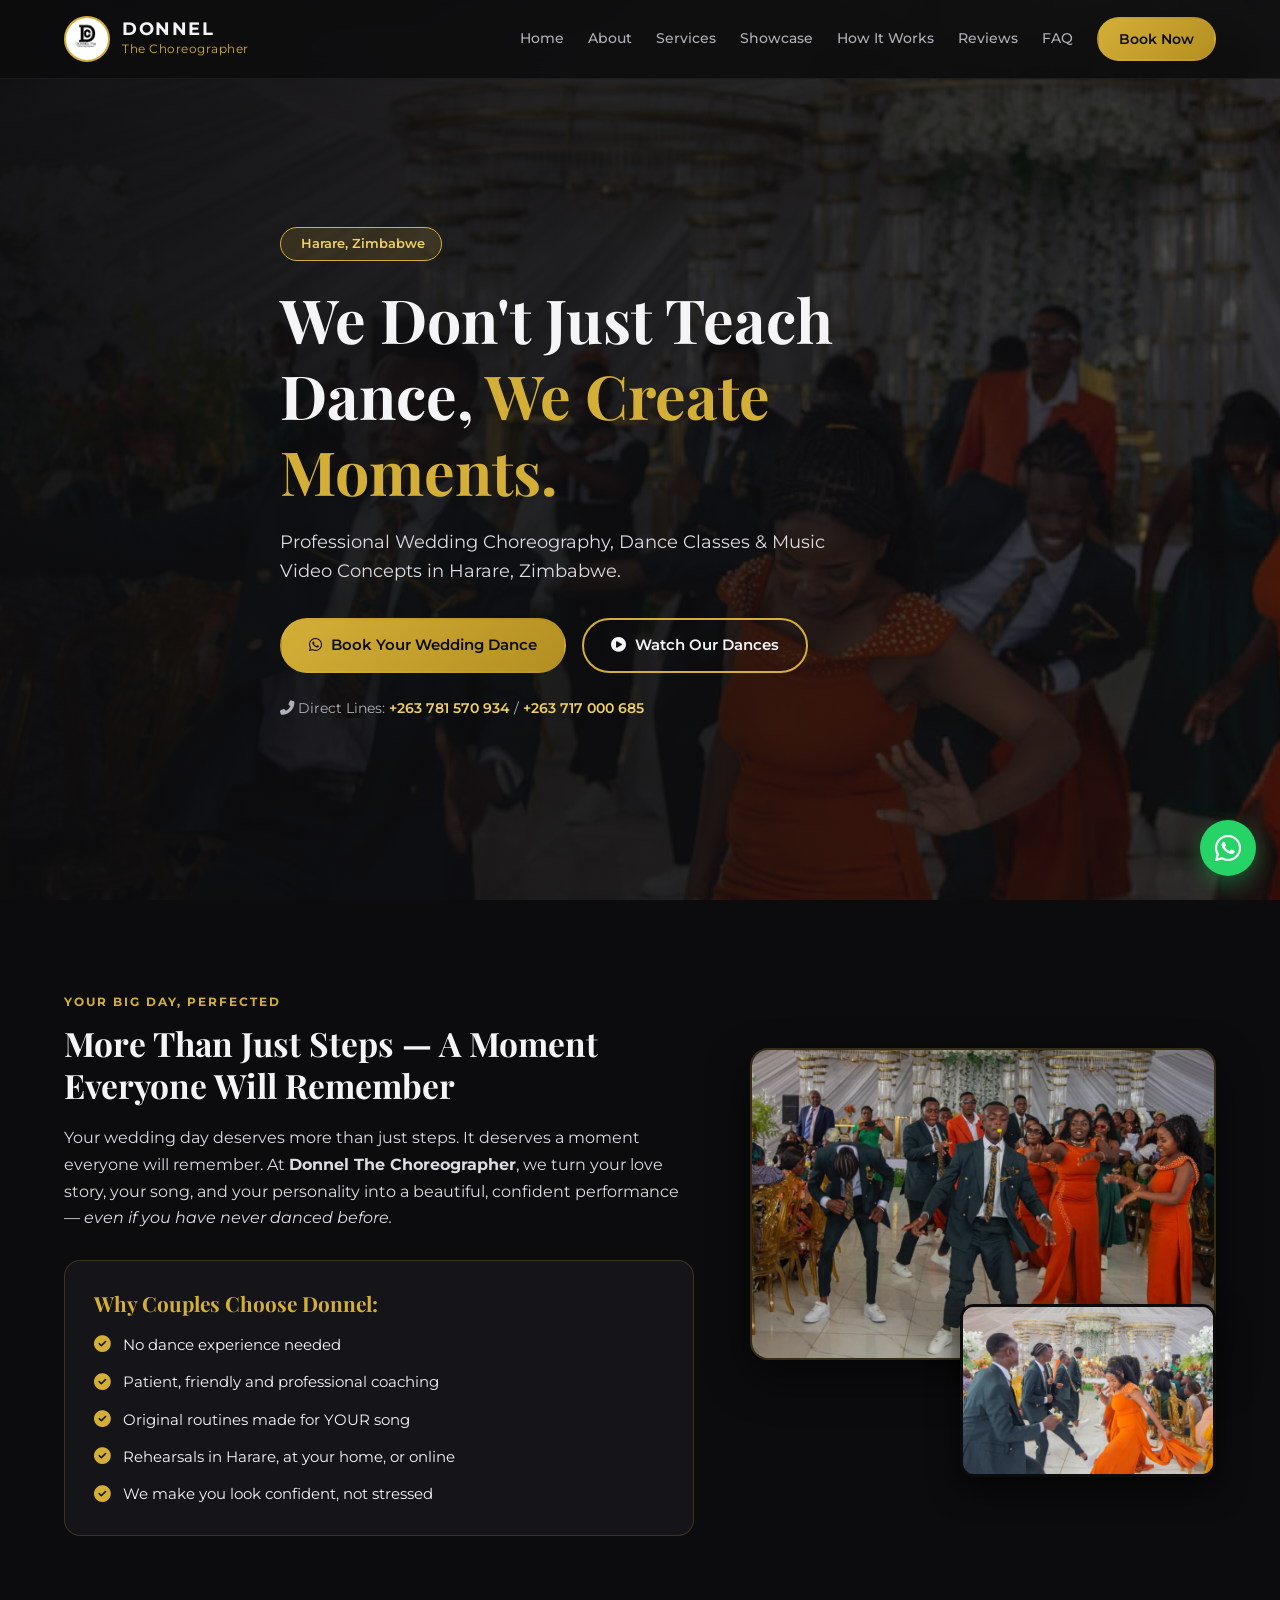
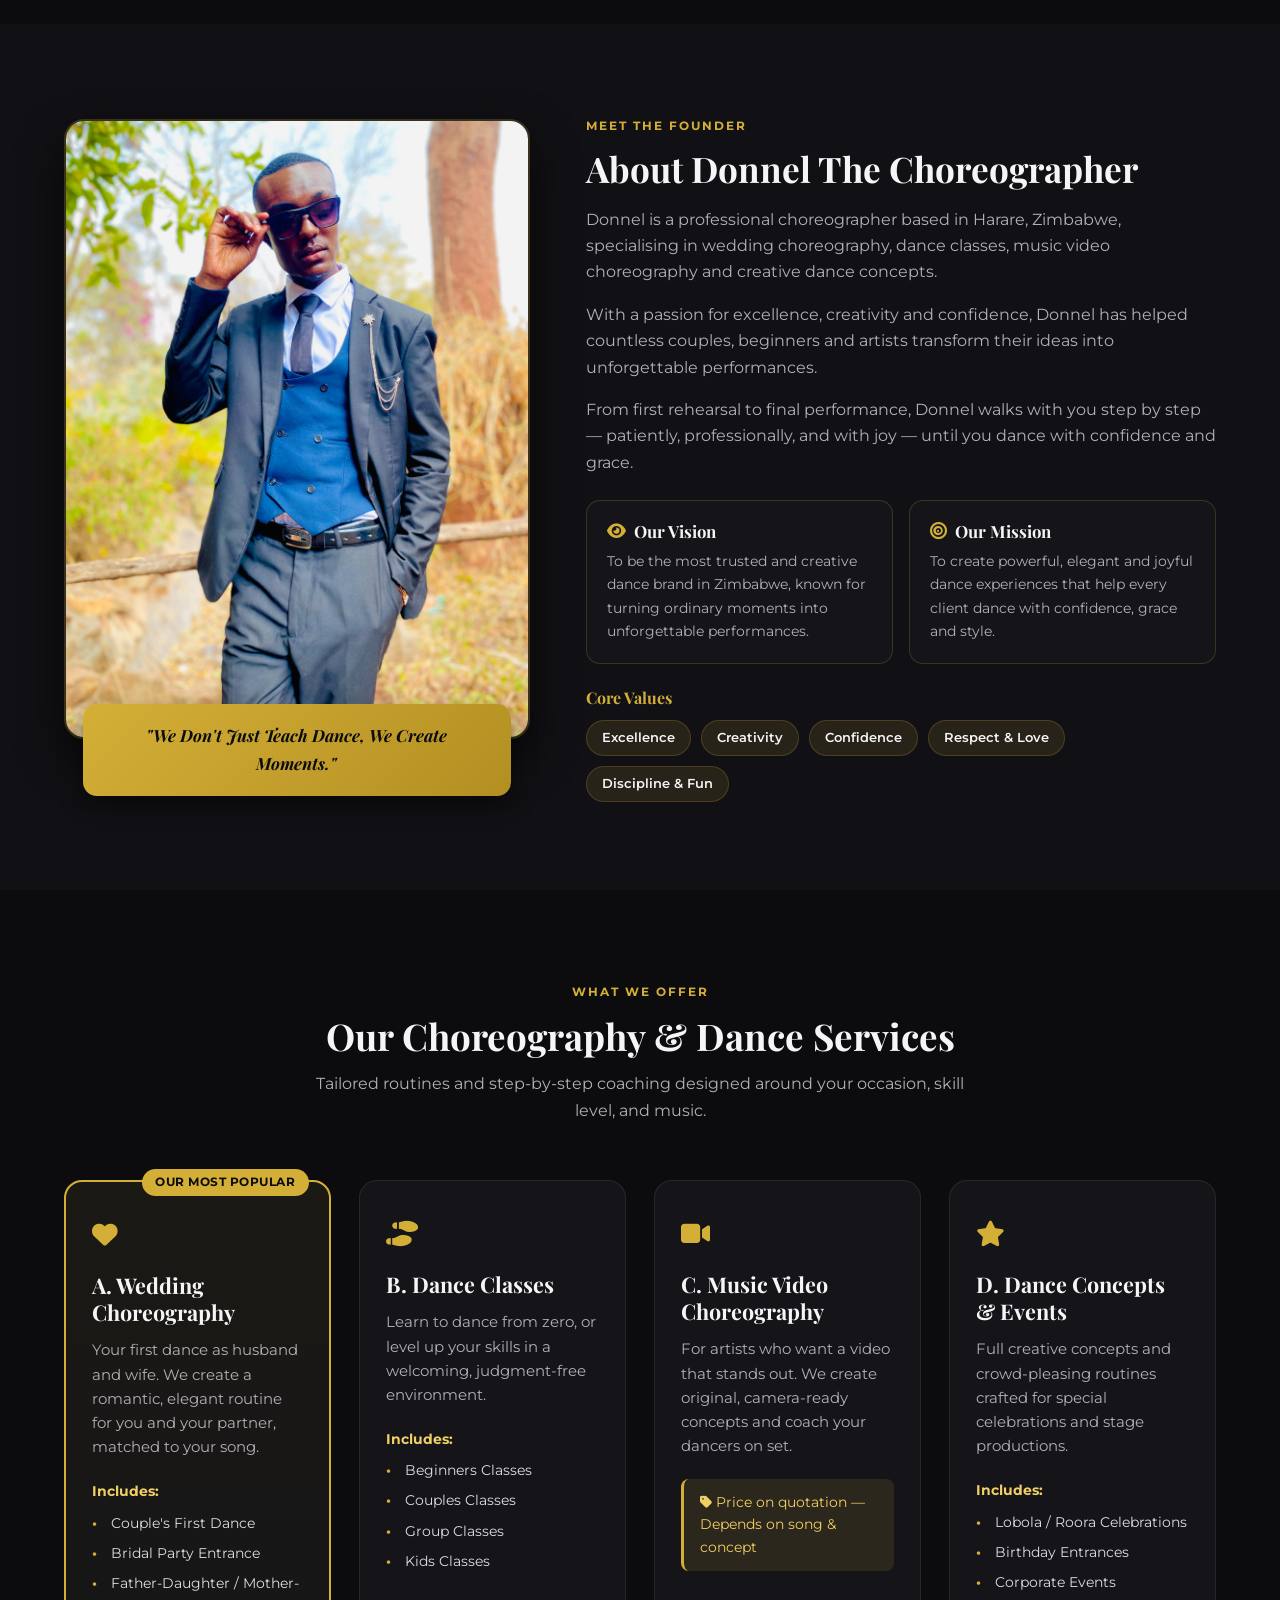
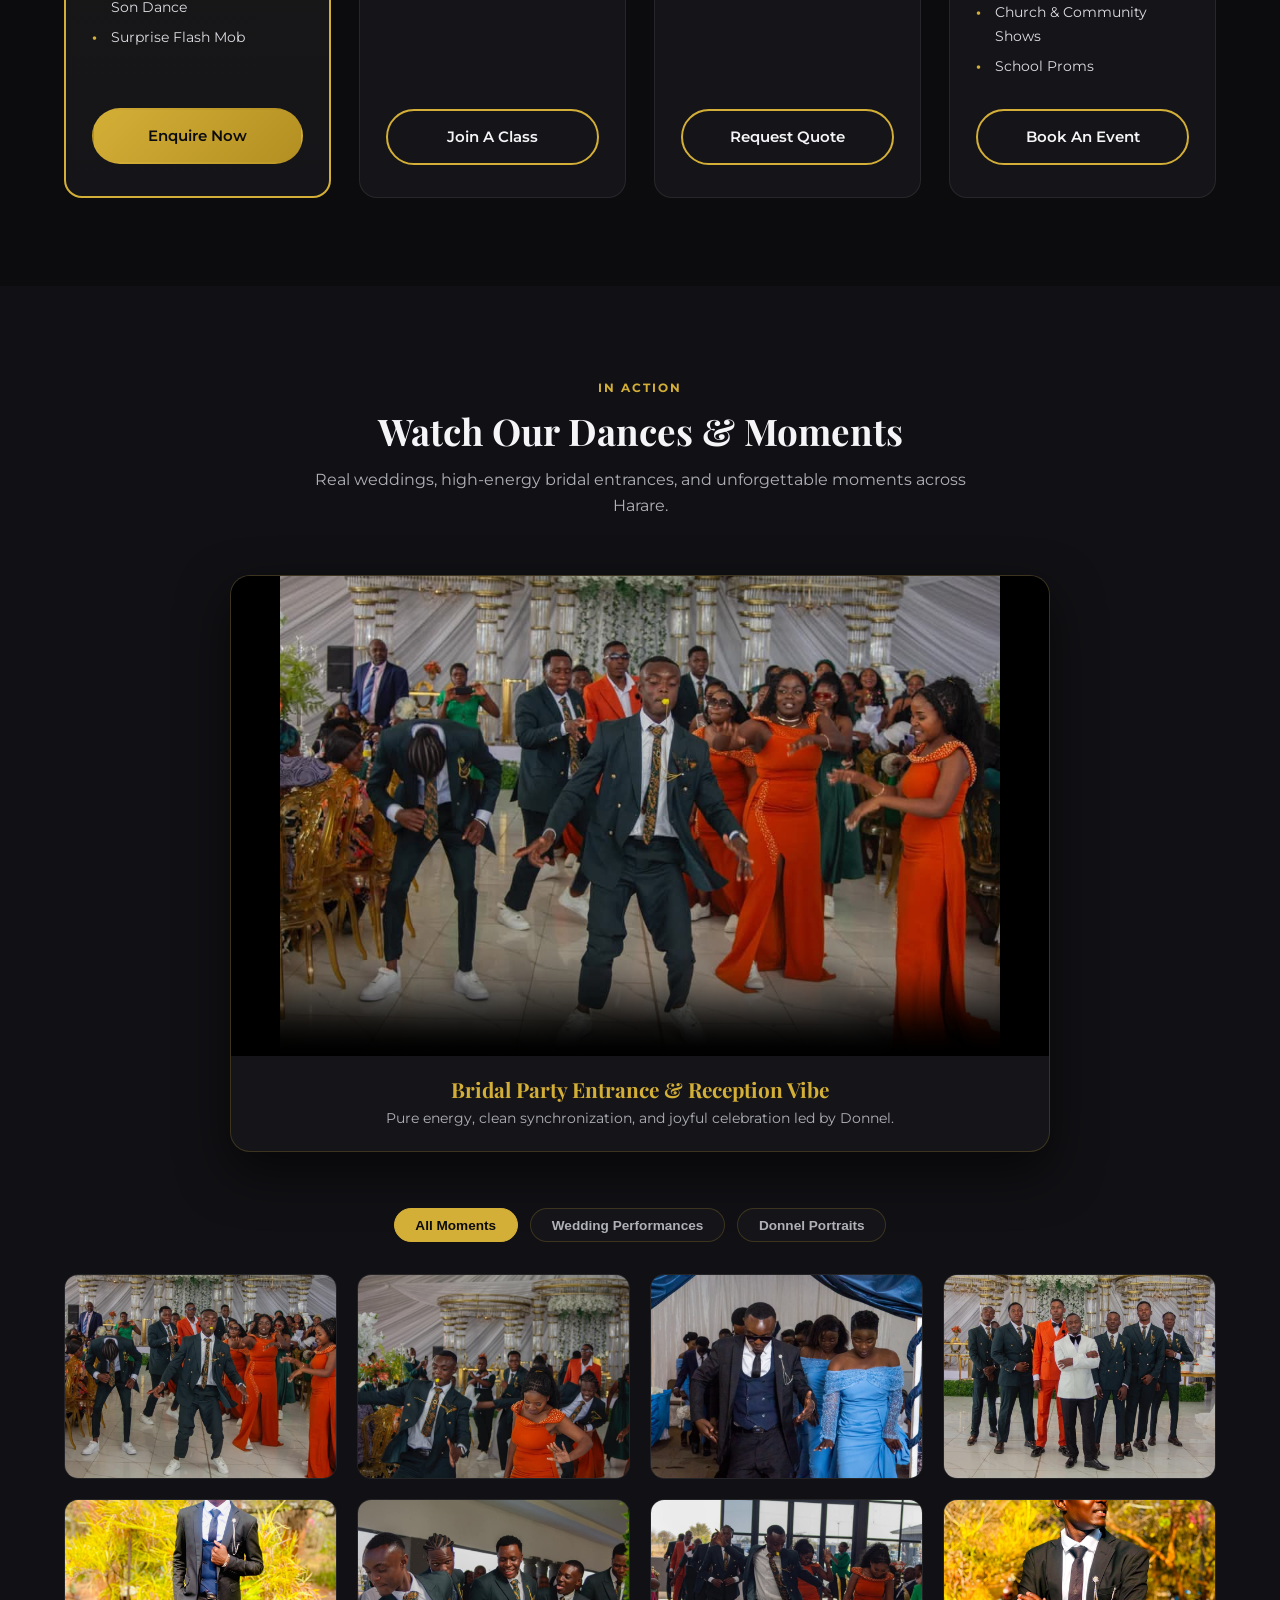
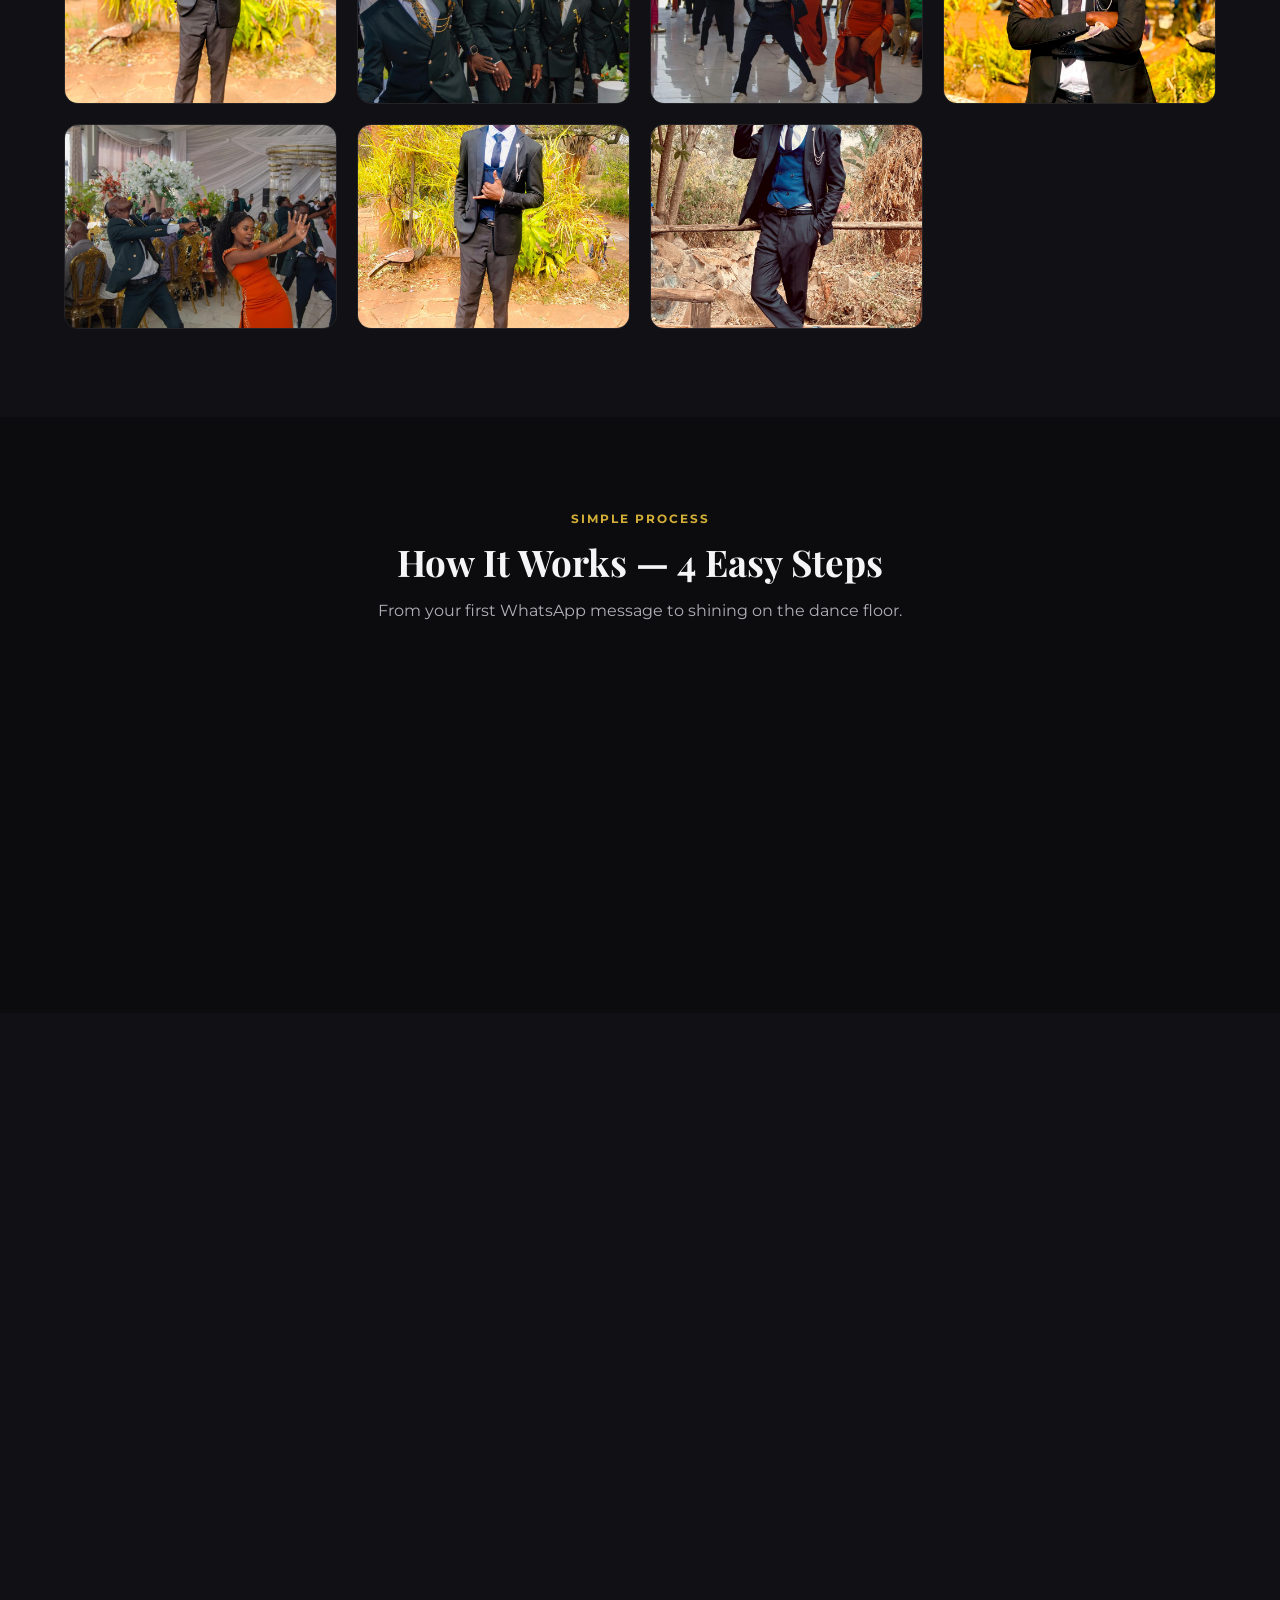
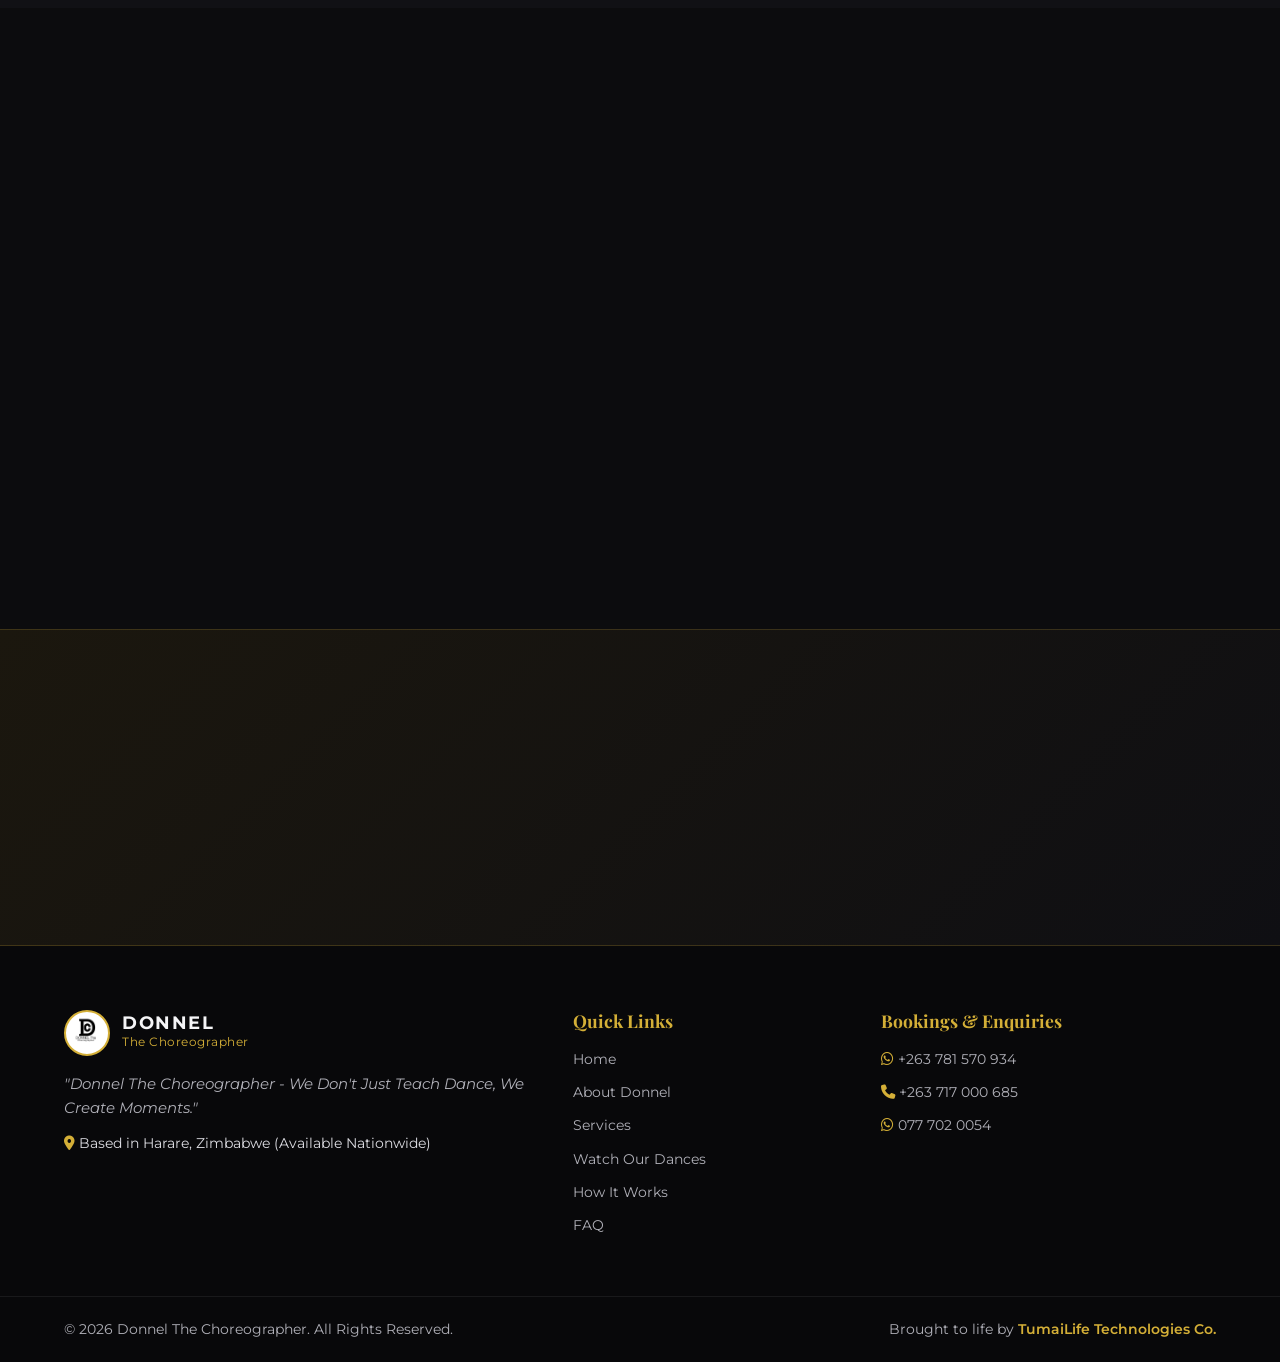
==== index.html @ 313bf74c "first commit" ====
<!DOCTYPE html>
<html lang="en">
<head>
  <meta charset="UTF-8" />
  <meta name="viewport" content="width=device-width, initial-scale=1.0" />
  <meta name="description" content="Donnel The Choreographer - Professional Wedding Choreography, Dance Classes & Music Video Concepts in Harare, Zimbabwe." />
  <title>Donnel The Choreographer | We Don't Just Teach Dance, We Create Moments</title>
  
  <!-- Favicon using Donnel's DC Logo -->
  <link rel="icon" type="image/jpeg" href="assets/images/IMG-20261122-WA0003.jpg" />
  
  <!-- Google Fonts -->
  <link rel="preconnect" href="https://fonts.googleapis.com" />
  <link rel="preconnect" href="https://fonts.gstatic.com" crossorigin />
  <link href="https://fonts.googleapis.com/css2?family=Montserrat:wght@400;500;600;700&family=Playfair+Display:ital,wght@0,600;0,700;1,600&display=swap" rel="stylesheet" />
  
  <!-- Font Awesome Icons -->
  <link rel="stylesheet" href="https://cdnjs.cloudflare.com/ajax/libs/font-awesome/6.5.1/css/all.min.css" />
  
  <!-- Custom CSS -->
  <link rel="stylesheet" href="style.css" />
</head>
<body>

  <!-- NAVBAR -->
  <header class="navbar" id="navbar">
    <div class="container nav-container">
      <a href="#home" class="brand">
        <img src="assets/images/IMG-20261122-WA0003.jpg" alt="Donnel The Choreographer Logo" class="nav-logo" />
        <div class="brand-text">
          <span class="brand-name">DONNEL</span>
          <span class="brand-sub">The Choreographer</span>
        </div>
      </a>

      <nav class="nav-links" id="nav-links">
        <a href="#home">Home</a>
        <a href="#about">About</a>
        <a href="#services">Services</a>
        <a href="#showcase">Showcase</a>
        <a href="#how-it-works">How It Works</a>
        <a href="#testimonials">Reviews</a>
        <a href="#faq">FAQ</a>
        <a href="https://wa.me/263781570934?text=Hi%20Donnel%2C%20I%20would%20like%20to%20book%20a%20dance%20session!" target="_blank" rel="noopener" class="btn btn-gold nav-cta">Book Now</a>
      </nav>

      <button class="menu-toggle" id="menu-toggle" aria-label="Toggle Menu">
        <i class="fas fa-bars"></i>
      </button>
    </div>
  </header>

  <!-- 1. HOME / HERO SECTION -->
  <section id="home" class="hero">
    <div class="hero-overlay"></div>
    <div class="container hero-content">
      <span class="badge"><i class="fas fa-sparkles"></i> Harare, Zimbabwe</span>
      <h1>We Don't Just Teach Dance, <span class="text-gold">We Create Moments.</span></h1>
      <p class="hero-sub">Professional Wedding Choreography, Dance Classes &amp; Music Video Concepts in Harare, Zimbabwe.</p>

      <div class="hero-buttons">
        <a href="https://wa.me/263781570934?text=Hi%20Donnel%2C%20I%20want%20to%20book%20our%20wedding%20dance!" target="_blank" rel="noopener" class="btn btn-gold">
          <i class="fab fa-whatsapp"></i> Book Your Wedding Dance
        </a>
        <a href="#showcase" class="btn btn-outline">
          <i class="fas fa-play-circle"></i> Watch Our Dances
        </a>
      </div>

      <div class="hero-phones">
        <span><i class="fas fa-phone-alt"></i> Direct Lines: </span>
        <a href="tel:+263781570934">+263 781 570 934</a> / 
        <a href="tel:+263717000685">+263 717 000 685</a>
      </div>
    </div>
  </section>

  <!-- WHY COUPLES CHOOSE DONNEL -->
  <section class="intro-section">
    <div class="container">
      <div class="intro-grid">
        <div class="intro-text reveal">
          <span class="section-tag">Your Big Day, Perfected</span>
          <h2>More Than Just Steps — A Moment Everyone Will Remember</h2>
          <p class="lead">
            Your wedding day deserves more than just steps. It deserves a moment everyone will remember. At <strong>Donnel The Choreographer</strong>, we turn your love story, your song, and your personality into a beautiful, confident performance — <em>even if you have never danced before.</em>
          </p>
          <div class="why-box">
            <h3>Why Couples Choose Donnel:</h3>
            <ul class="check-list">
              <li><i class="fas fa-check-circle"></i> No dance experience needed</li>
              <li><i class="fas fa-check-circle"></i> Patient, friendly and professional coaching</li>
              <li><i class="fas fa-check-circle"></i> Original routines made for YOUR song</li>
              <li><i class="fas fa-check-circle"></i> Rehearsals in Harare, at your home, or online</li>
              <li><i class="fas fa-check-circle"></i> We make you look confident, not stressed</li>
            </ul>
          </div>
        </div>

        <div class="intro-media reveal">
          <div class="photo-collage">
            <img src="assets/images/IMG-20261122-WA0002.jpg" alt="Donnel leading bridal party dance entrance" class="collage-main" />
            <img src="assets/images/IMG-20261122-WA0009.jpg" alt="Wedding reception dance celebration" class="collage-sub" />
          </div>
        </div>
      </div>
    </div>
  </section>

  <!-- 2. ABOUT SECTION -->
  <section id="about" class="about-section">
    <div class="container">
      <div class="about-grid">
        <div class="about-image-wrap reveal">
          <img src="assets/images/IMG-20261122-WA0021.jpg" alt="Donnel The Choreographer Portrait" class="about-portrait" />
          <div class="floating-quote">
            <p>"We Don't Just Teach Dance, We Create Moments."</p>
          </div>
        </div>

        <div class="about-content reveal">
          <span class="section-tag">Meet The Founder</span>
          <h2>About Donnel The Choreographer</h2>
          <p>
            Donnel is a professional choreographer based in Harare, Zimbabwe, specialising in wedding choreography, dance classes, music video choreography and creative dance concepts.
          </p>
          <p>
            With a passion for excellence, creativity and confidence, Donnel has helped countless couples, beginners and artists transform their ideas into unforgettable performances.
          </p>
          <p>
            From first rehearsal to final performance, Donnel walks with you step by step — patiently, professionally, and with joy — until you dance with confidence and grace.
          </p>

          <div class="vm-cards">
            <div class="vm-card">
              <h4><i class="fas fa-eye text-gold"></i> Our Vision</h4>
              <p>To be the most trusted and creative dance brand in Zimbabwe, known for turning ordinary moments into unforgettable performances.</p>
            </div>
            <div class="vm-card">
              <h4><i class="fas fa-bullseye text-gold"></i> Our Mission</h4>
              <p>To create powerful, elegant and joyful dance experiences that help every client dance with confidence, grace and style.</p>
            </div>
          </div>

          <div class="core-values">
            <h4>Core Values</h4>
            <div class="values-pills">
              <span>Excellence</span>
              <span>Creativity</span>
              <span>Confidence</span>
              <span>Respect &amp; Love</span>
              <span>Discipline &amp; Fun</span>
            </div>
          </div>
        </div>
      </div>
    </div>
  </section>

  <!-- 3. SERVICES SECTION -->
  <section id="services" class="services-section">
    <div class="container">
      <div class="section-header reveal">
        <span class="section-tag">What We Offer</span>
        <h2>Our Choreography &amp; Dance Services</h2>
        <p>Tailored routines and step-by-step coaching designed around your occasion, skill level, and music.</p>
      </div>

      <div class="services-grid">
        <!-- Service A -->
        <div class="service-card popular reveal">
          <div class="popular-ribbon">Our Most Popular</div>
          <div class="service-icon"><i class="fas fa-rings-wedding"></i><i class="fas fa-heart"></i></div>
          <h3>A. Wedding Choreography</h3>
          <p>Your first dance as husband and wife. We create a romantic, elegant routine for you and your partner, matched to your song.</p>
          <div class="service-includes">
            <strong>Includes:</strong>
            <ul>
              <li>Couple's First Dance</li>
              <li>Bridal Party Entrance</li>
              <li>Father-Daughter / Mother-Son Dance</li>
              <li>Surprise Flash Mob</li>
            </ul>
          </div>
          <a href="https://wa.me/263781570934?text=Hi%20Donnel%2C%20I'd%20like%20to%20enquire%20about%20Wedding%20Choreography!" target="_blank" rel="noopener" class="btn btn-gold btn-full">Enquire Now</a>
        </div>

        <!-- Service B -->
        <div class="service-card reveal">
          <div class="service-icon"><i class="fas fa-shoe-prints"></i></div>
          <h3>B. Dance Classes</h3>
          <p>Learn to dance from zero, or level up your skills in a welcoming, judgment-free environment.</p>
          <div class="service-includes">
            <strong>Includes:</strong>
            <ul>
              <li>Beginners Classes</li>
              <li>Couples Classes</li>
              <li>Group Classes</li>
              <li>Kids Classes</li>
            </ul>
          </div>
          <a href="https://wa.me/263781570934?text=Hi%20Donnel%2C%20I'm%20interested%20in%20joining%20Dance%20Classes!" target="_blank" rel="noopener" class="btn btn-outline btn-full">Join A Class</a>
        </div>

        <!-- Service C -->
        <div class="service-card reveal">
          <div class="service-icon"><i class="fas fa-video"></i></div>
          <h3>C. Music Video Choreography</h3>
          <p>For artists who want a video that stands out. We create original, camera-ready concepts and coach your dancers on set.</p>
          <div class="pricing-tag">
            <i class="fas fa-tag"></i> Price on quotation — Depends on song &amp; concept
          </div>
          <a href="https://wa.me/263781570934?text=Hi%20Donnel%2C%20I%20need%20a%20quote%20for%20Music%20Video%20Choreography!" target="_blank" rel="noopener" class="btn btn-outline btn-full">Request Quote</a>
        </div>

        <!-- Service D -->
        <div class="service-card reveal">
          <div class="service-icon"><i class="fas fa-star"></i></div>
          <h3>D. Dance Concepts &amp; Events</h3>
          <p>Full creative concepts and crowd-pleasing routines crafted for special celebrations and stage productions.</p>
          <div class="service-includes">
            <strong>Includes:</strong>
            <ul>
              <li>Lobola / Roora Celebrations</li>
              <li>Birthday Entrances</li>
              <li>Corporate Events</li>
              <li>Church &amp; Community Shows</li>
              <li>School Proms</li>
            </ul>
          </div>
          <a href="https://wa.me/263781570934?text=Hi%20Donnel%2C%20I'd%20like%20to%20book%20choreography%20for%20an%20event!" target="_blank" rel="noopener" class="btn btn-outline btn-full">Book An Event</a>
        </div>
      </div>
    </div>
  </section>

  <!-- VIDEO & PHOTO SHOWCASE -->
  <section id="showcase" class="showcase-section">
    <div class="container">
      <div class="section-header reveal">
        <span class="section-tag">In Action</span>
        <h2>Watch Our Dances &amp; Moments</h2>
        <p>Real weddings, high-energy bridal entrances, and unforgettable moments across Harare.</p>
      </div>

      <!-- Featured Performance Video -->
      <div class="video-featured reveal">
        <div class="video-wrapper">
          <video controls preload="metadata" poster="assets/images/IMG-20261122-WA0002.jpg">
            <source src="assets/videos/VID-20261122-WA0027.mp4" type="video/mp4" />
            Your browser does not support the video tag.
          </video>
        </div>
        <div class="video-caption">
          <h3>Bridal Party Entrance &amp; Reception Vibe</h3>
          <p>Pure energy, clean synchronization, and joyful celebration led by Donnel.</p>
        </div>
      </div>

      <!-- Gallery Filter Buttons -->
      <div class="gallery-filters reveal">
        <button class="filter-btn active" data-filter="all">All Moments</button>
        <button class="filter-btn" data-filter="weddings">Wedding Performances</button>
        <button class="filter-btn" data-filter="donnel">Donnel Portraits</button>
      </div>

      <!-- Photo Grid -->
      <div class="gallery-grid" id="gallery-grid">
        <div class="gallery-item weddings reveal">
          <img src="assets/images/IMG-20261122-WA0002.jpg" alt="Bridal party dance routine" loading="lazy" />
        </div>
        <div class="gallery-item weddings reveal">
          <img src="assets/images/IMG-20261122-WA0005.jpg" alt="Wedding floor choreography" loading="lazy" />
        </div>
        <div class="gallery-item weddings reveal">
          <img src="assets/images/IMG-20261122-WA0007.jpg" alt="Bridal entrance in blue" loading="lazy" />
        </div>
        <div class="gallery-item weddings reveal">
          <img src="assets/images/IMG-20261122-WA0008.jpg" alt="Groom and groomsmen squad" loading="lazy" />
        </div>
        <div class="gallery-item donnel reveal">
          <img src="assets/images/IMG-20261122-WA0019.jpg" alt="Donnel The Choreographer" loading="lazy" />
        </div>
        <div class="gallery-item weddings reveal">
          <img src="assets/images/IMG-20261122-WA0004.jpg" alt="Groomsmen choreography" loading="lazy" />
        </div>
        <div class="gallery-item weddings reveal">
          <img src="assets/images/IMG-20261122-WA0006.jpg" alt="Reception dance energy" loading="lazy" />
        </div>
        <div class="gallery-item donnel reveal">
          <img src="assets/images/IMG-20261122-WA0020.jpg" alt="Donnel portrait outdoors" loading="lazy" />
        </div>
        <div class="gallery-item weddings reveal">
          <img src="assets/images/IMG-20261122-WA0011.jpg" alt="Wedding dance celebration" loading="lazy" />
        </div>
        <div class="gallery-item donnel reveal">
          <img src="assets/images/IMG-20261122-WA0024.jpg" alt="Donnel full suit portrait" loading="lazy" />
        </div>
        <div class="gallery-item donnel reveal">
          <img src="assets/images/IMG-20261122-WA0025.jpg" alt="Donnel stylish pose" loading="lazy" />
        </div>
      </div>
    </div>
  </section>

  <!-- 4. HOW IT WORKS - 4 EASY STEPS -->
  <section id="how-it-works" class="steps-section">
    <div class="container">
      <div class="section-header reveal">
        <span class="section-tag">Simple Process</span>
        <h2>How It Works — 4 Easy Steps</h2>
        <p>From your first WhatsApp message to shining on the dance floor.</p>
      </div>

      <div class="steps-grid">
        <div class="step-card reveal">
          <div class="step-number">01</div>
          <h3>Book</h3>
          <p>WhatsApp <a href="https://wa.me/263777020054" target="_blank" rel="noopener" class="text-gold">077 702 0054</a>, tell us your wedding date and song.</p>
        </div>

        <div class="step-card reveal">
          <div class="step-number">02</div>
          <h3>Plan</h3>
          <p>We meet, listen to your story, and design your routine.</p>
        </div>

        <div class="step-card reveal">
          <div class="step-number">03</div>
          <h3>Rehearse</h3>
          <p>We practice together, step by step, until you are confident.</p>
        </div>

        <div class="step-card reveal">
          <div class="step-number">04</div>
          <h3>Perform</h3>
          <p>You shine on your big day, and your guests go crazy!</p>
        </div>
      </div>
    </div>
  </section>

  <!-- 5. TESTIMONIALS -->
  <section id="testimonials" class="testimonials-section">
    <div class="container">
      <div class="section-header reveal">
        <span class="section-tag">Client Love</span>
        <h2>What Our Clients Say</h2>
      </div>

      <div class="testimonials-grid">
        <div class="testimonial-card reveal">
          <div class="stars">
            <i class="fas fa-star"></i><i class="fas fa-star"></i><i class="fas fa-star"></i><i class="fas fa-star"></i><i class="fas fa-star"></i>
          </div>
          <p class="quote">"We had never danced before, but Donnel made us look like professionals. Our guests are still talking about our first dance!"</p>
          <div class="author">
            <strong>Mr &amp; Mrs Moyo</strong>
            <span>Harare</span>
          </div>
        </div>

        <div class="testimonial-card reveal">
          <div class="stars">
            <i class="fas fa-star"></i><i class="fas fa-star"></i><i class="fas fa-star"></i><i class="fas fa-star"></i><i class="fas fa-star"></i>
          </div>
          <p class="quote">"Patient, professional and so creative. He made our wedding day unforgettable."</p>
          <div class="author">
            <strong>Chipo &amp; Tinashe</strong>
            <span>Wedding Couple</span>
          </div>
        </div>

        <div class="testimonial-card reveal">
          <div class="stars">
            <i class="fas fa-star"></i><i class="fas fa-star"></i><i class="fas fa-star"></i><i class="fas fa-star"></i><i class="fas fa-star"></i>
          </div>
          <p class="quote">"Best choreographer in Harare. My music video went to another level."</p>
          <div class="author">
            <strong>Local Artist</strong>
            <span>Harare, Zimbabwe</span>
          </div>
        </div>
      </div>
    </div>
  </section>

  <!-- 6. FAQ SECTION -->
  <section id="faq" class="faq-section">
    <div class="container faq-container">
      <div class="section-header reveal">
        <span class="section-tag">Got Questions?</span>
        <h2>Frequently Asked Questions</h2>
      </div>

      <div class="faq-list">
        <div class="faq-item reveal">
          <button class="faq-question">
            <span>We can't dance at all. Can you help us?</span>
            <i class="fas fa-plus"></i>
          </button>
          <div class="faq-answer">
            <p>Yes! Most of our couples have never danced. That is our specialty.</p>
          </div>
        </div>

        <div class="faq-item reveal">
          <button class="faq-question">
            <span>How early should we book?</span>
            <i class="fas fa-plus"></i>
          </button>
          <div class="faq-answer">
            <p>Book 1-2 months before your wedding for best results. But we also do urgent bookings.</p>
          </div>
        </div>

        <div class="faq-item reveal">
          <button class="faq-question">
            <span>Where are rehearsals?</span>
            <i class="fas fa-plus"></i>
          </button>
          <div class="faq-answer">
            <p>In Harare, at your home, or online via video call.</p>
          </div>
        </div>

        <div class="faq-item reveal">
          <button class="faq-question">
            <span>Do you travel outside Harare?</span>
            <i class="fas fa-plus"></i>
          </button>
          <div class="faq-answer">
            <p>Yes, for weddings outside Harare, transport is arranged.</p>
          </div>
        </div>
      </div>
    </div>
  </section>

  <!-- FINAL CALL TO ACTION BANNER -->
  <section class="cta-banner">
    <div class="container cta-content reveal">
      <h2>Ready to Create an Unforgettable Moment?</h2>
      <p>Donnel The Choreographer — We Don't Just Teach Dance, We Create Moments.</p>
      <div class="cta-buttons">
        <a href="https://wa.me/263781570934?text=Hi%20Donnel%2C%20I'd%20like%20to%20book%20a%20choreography%20session!" target="_blank" rel="noopener" class="btn btn-gold">
          <i class="fab fa-whatsapp"></i> WhatsApp +263 781 570 934
        </a>
        <a href="https://wa.me/263777020054?text=Hi%20Donnel%2C%20I'd%20like%20to%20book%20our%20wedding%20dance!" target="_blank" rel="noopener" class="btn btn-outline">
          <i class="fab fa-whatsapp"></i> WhatsApp 077 702 0054
        </a>
        <a href="tel:+263717000685" class="btn btn-outline">
          <i class="fas fa-phone"></i> Call +263 717 000 685
        </a>
      </div>
    </div>
  </section>

  <!-- FOOTER -->
  <footer class="footer">
    <div class="container footer-grid">
      <div class="footer-brand">
        <div class="brand">
          <img src="assets/images/IMG-20261122-WA0003.jpg" alt="DC Logo" class="nav-logo" />
          <div class="brand-text">
            <span class="brand-name">DONNEL</span>
            <span class="brand-sub">The Choreographer</span>
          </div>
        </div>
        <p class="footer-tagline">"Donnel The Choreographer - We Don't Just Teach Dance, We Create Moments."</p>
        <p class="footer-loc"><i class="fas fa-map-marker-alt text-gold"></i> Based in Harare, Zimbabwe (Available Nationwide)</p>
      </div>

      <div class="footer-links">
        <h4>Quick Links</h4>
        <ul>
          <li><a href="#home">Home</a></li>
          <li><a href="#about">About Donnel</a></li>
          <li><a href="#services">Services</a></li>
          <li><a href="#showcase">Watch Our Dances</a></li>
          <li><a href="#how-it-works">How It Works</a></li>
          <li><a href="#faq">FAQ</a></li>
        </ul>
      </div>

      <div class="footer-contact">
        <h4>Bookings &amp; Enquiries</h4>
        <ul>
          <li><a href="https://wa.me/263781570934" target="_blank" rel="noopener"><i class="fab fa-whatsapp text-gold"></i> +263 781 570 934</a></li>
          <li><a href="tel:+263717000685"><i class="fas fa-phone text-gold"></i> +263 717 000 685</a></li>
          <li><a href="https://wa.me/263777020054" target="_blank" rel="noopener"><i class="fab fa-whatsapp text-gold"></i> 077 702 0054</a></li>
        </ul>
      </div>
    </div>

    <div class="footer-bottom">
      <div class="container bottom-flex">
        <p>&copy; <span id="year"></span> Donnel The Choreographer. All Rights Reserved.</p>
        <p class="developer-credit">
          Brought to life by <a href="https://tumailife.com" target="_blank" rel="noopener">TumaiLife Technologies Co.</a>
        </p>
      </div>
    </div>
  </footer>

  <!-- LIGHTBOX MODAL FOR GALLERY -->
  <div class="lightbox" id="lightbox">
    <span class="lightbox-close" id="lightbox-close">&times;</span>
    <img class="lightbox-img" id="lightbox-img" src="" alt="Enlarged performance view" />
  </div>

  <!-- FLOATING WHATSAPP BUTTON -->
  <a href="https://wa.me/263781570934?text=Hi%20Donnel%2C%20I%20visited%20your%20website%20and%20would%20like%20to%20book!" class="floating-wa" target="_blank" rel="noopener" aria-label="Chat on WhatsApp">
    <i class="fab fa-whatsapp"></i>
  </a>

  <script src="script.js"></script>
</body>
</html>
---- style.css ----
/* =========================================
   VARIABLES & RESET
========================================= */
:root {
  --bg-dark: #0c0c0e;
  --bg-card: #151519;
  --bg-alt: #111115;
  --gold: #d4af37;
  --gold-light: #f0cf65;
  --gold-dark: #b38f22;
  --text-main: #f5f5f7;
  --text-muted: #b0b0b8;
  --border-subtle: rgba(212, 175, 55, 0.2);
  --transition: all 0.3s ease;
}

* {
  margin: 0;
  padding: 0;
  box-sizing: border-box;
}

html {
  scroll-behavior: smooth;
}

body {
  font-family: 'Montserrat', sans-serif;
  background-color: var(--bg-dark);
  color: var(--text-main);
  line-height: 1.65;
  overflow-x: hidden;
}

h1, h2, h3, h4 {
  font-family: 'Playfair Display', serif;
  line-height: 1.25;
}

a {
  text-decoration: none;
  color: inherit;
  transition: var(--transition);
}

ul {
  list-style: none;
}

img {
  max-width: 100%;
  display: block;
}

.container {
  width: 90%;
  max-width: 1200px;
  margin: 0 auto;
}

.text-gold {
  color: var(--gold);
}

.section-tag {
  display: inline-block;
  text-transform: uppercase;
  letter-spacing: 2px;
  font-size: 0.78rem;
  font-weight: 700;
  color: var(--gold);
  margin-bottom: 0.6rem;
}

.section-header {
  text-align: center;
  max-width: 680px;
  margin: 0 auto 3.5rem;
}

.section-header h2 {
  font-size: 2.3rem;
  margin-bottom: 0.8rem;
}

.section-header p {
  color: var(--text-muted);
}

/* =========================================
   BUTTONS
========================================= */
.btn {
  display: inline-flex;
  align-items: center;
  justify-content: center;
  gap: 0.55rem;
  padding: 0.85rem 1.7rem;
  border-radius: 50px;
  font-weight: 600;
  font-size: 0.92rem;
  cursor: pointer;
  border: 2px solid transparent;
  transition: var(--transition);
}

.btn-gold {
  background: linear-gradient(135deg, var(--gold), var(--gold-dark));
  color: #0c0c0e;
}

.btn-gold:hover {
  background: linear-gradient(135deg, var(--gold-light), var(--gold));
  transform: translateY(-2px);
  box-shadow: 0 8px 24px rgba(212, 175, 55, 0.35);
}

.btn-outline {
  border-color: var(--gold);
  color: var(--text-main);
  background: transparent;
}

.btn-outline:hover {
  background: var(--gold);
  color: #0c0c0e;
  transform: translateY(-2px);
}

.btn-full {
  width: 100%;
  margin-top: auto;
}

/* =========================================
   NAVBAR
========================================= */
.navbar {
  position: fixed;
  top: 0;
  left: 0;
  width: 100%;
  z-index: 1000;
  padding: 1rem 0;
  background: rgba(12, 12, 14, 0.85);
  backdrop-filter: blur(12px);
  border-bottom: 1px solid rgba(255, 255, 255, 0.06);
  transition: var(--transition);
}

.navbar.scrolled {
  padding: 0.7rem 0;
  background: rgba(12, 12, 14, 0.97);
  box-shadow: 0 6px 25px rgba(0, 0, 0, 0.6);
}

.nav-container {
  display: flex;
  align-items: center;
  justify-content: space-between;
}

.brand {
  display: flex;
  align-items: center;
  gap: 0.75rem;
}

.nav-logo {
  width: 46px;
  height: 46px;
  border-radius: 50%;
  object-fit: cover;
  background: #fff;
  padding: 3px;
  border: 2px solid var(--gold);
}

.brand-text {
  display: flex;
  flex-direction: column;
}

.brand-name {
  font-weight: 700;
  font-size: 1.15rem;
  letter-spacing: 1.5px;
  line-height: 1.1;
}

.brand-sub {
  font-size: 0.72rem;
  color: var(--gold);
  letter-spacing: 0.5px;
}

.nav-links {
  display: flex;
  align-items: center;
  gap: 1.5rem;
}

.nav-links a:not(.btn) {
  font-size: 0.88rem;
  font-weight: 500;
  color: var(--text-muted);
}

.nav-links a:not(.btn):hover {
  color: var(--gold);
}

.nav-cta {
  padding: 0.55rem 1.25rem;
  font-size: 0.85rem;
}

.menu-toggle {
  display: none;
  background: none;
  border: none;
  color: var(--text-main);
  font-size: 1.5rem;
  cursor: pointer;
}

/* =========================================
   HERO SECTION
========================================= */
.hero {
  position: relative;
  min-height: 100vh;
  display: flex;
  align-items: center;
  padding: 7rem 0 4rem;
  background: url('assets/images/IMG-20261122-WA0005.jpg') center center / cover no-repeat;
}

.hero-overlay {
  position: absolute;
  inset: 0;
  background: linear-gradient(
    to right,
    rgba(12, 12, 14, 0.94) 0%,
    rgba(12, 12, 14, 0.82) 55%,
    rgba(12, 12, 14, 0.65) 100%
  );
}

.hero-content {
  position: relative;
  z-index: 2;
  max-width: 720px;
}

.badge {
  display: inline-block;
  background: rgba(212, 175, 55, 0.15);
  border: 1px solid var(--gold);
  color: var(--gold-light);
  padding: 0.35rem 1rem;
  border-radius: 50px;
  font-size: 0.8rem;
  font-weight: 600;
  margin-bottom: 1.25rem;
}

.hero h1 {
  font-size: clamp(2.4rem, 5vw, 3.8rem);
  margin-bottom: 1.1rem;
}

.hero-sub {
  font-size: 1.12rem;
  color: #dcdce2;
  margin-bottom: 2rem;
  max-width: 600px;
}

.hero-buttons {
  display: flex;
  flex-wrap: wrap;
  gap: 1rem;
  margin-bottom: 1.5rem;
}

.hero-phones {
  font-size: 0.9rem;
  color: var(--text-muted);
}

.hero-phones a {
  color: var(--gold-light);
  font-weight: 600;
}

.hero-phones a:hover {
  text-decoration: underline;
}

/* =========================================
   INTRO / WHY CHOOSE DONNEL
========================================= */
.intro-section {
  padding: 5.5rem 0;
  background: var(--bg-dark);
}

.intro-grid {
  display: grid;
  grid-template-columns: 1.15fr 0.85fr;
  gap: 3.5rem;
  align-items: center;
}

.intro-text h2 {
  font-size: 2.1rem;
  margin-bottom: 1.1rem;
}

.lead {
  color: #dcdce2;
  margin-bottom: 1.8rem;
  font-size: 1.02rem;
}

.why-box {
  background: var(--bg-card);
  border: 1px solid var(--border-subtle);
  border-radius: 16px;
  padding: 1.8rem;
}

.why-box h3 {
  font-size: 1.3rem;
  color: var(--gold);
  margin-bottom: 1rem;
}

.check-list li {
  display: flex;
  align-items: center;
  gap: 0.75rem;
  margin-bottom: 0.75rem;
  font-size: 0.96rem;
}

.check-list li:last-child {
  margin-bottom: 0;
}

.check-list i {
  color: var(--gold);
  font-size: 1.05rem;
}

.photo-collage {
  position: relative;
}

.collage-main {
  border-radius: 18px;
  border: 2px solid var(--border-subtle);
  box-shadow: 0 18px 40px rgba(0, 0, 0, 0.55);
}

.collage-sub {
  width: 55%;
  border-radius: 14px;
  border: 3px solid var(--bg-dark);
  box-shadow: 0 12px 30px rgba(0, 0, 0, 0.7);
  margin-top: -3.5rem;
  margin-left: auto;
  position: relative;
  z-index: 2;
}

/* =========================================
   ABOUT SECTION
========================================= */
.about-section {
  padding: 5.5rem 0;
  background: var(--bg-alt);
}

.about-grid {
  display: grid;
  grid-template-columns: 0.85fr 1.15fr;
  gap: 3.5rem;
  align-items: center;
}

.about-image-wrap {
  position: relative;
}

.about-portrait {
  border-radius: 20px;
  border: 2px solid var(--border-subtle);
  box-shadow: 0 20px 45px rgba(0, 0, 0, 0.6);
  width: 100%;
  object-fit: cover;
}

.floating-quote {
  background: linear-gradient(135deg, var(--gold), var(--gold-dark));
  color: #0c0c0e;
  padding: 1.15rem 1.4rem;
  border-radius: 14px;
  font-family: 'Playfair Display', serif;
  font-weight: 700;
  font-style: italic;
  font-size: 1.05rem;
  margin-top: -2.2rem;
  margin-left: 1.2rem;
  margin-right: 1.2rem;
  position: relative;
  z-index: 2;
  box-shadow: 0 10px 25px rgba(0, 0, 0, 0.45);
  text-align: center;
}

.about-content h2 {
  font-size: 2.2rem;
  margin-bottom: 1rem;
}

.about-content p {
  color: var(--text-muted);
  margin-bottom: 1rem;
}

.vm-cards {
  display: grid;
  grid-template-columns: 1fr 1fr;
  gap: 1rem;
  margin: 1.5rem 0;
}

.vm-card {
  background: var(--bg-card);
  border: 1px solid var(--border-subtle);
  padding: 1.25rem;
  border-radius: 14px;
}

.vm-card h4 {
  font-size: 1.05rem;
  margin-bottom: 0.5rem;
  display: flex;
  align-items: center;
  gap: 0.5rem;
}

.vm-card p {
  font-size: 0.88rem;
  margin-bottom: 0;
}

.core-values h4 {
  font-size: 1rem;
  margin-bottom: 0.75rem;
  color: var(--gold);
}

.values-pills {
  display: flex;
  flex-wrap: wrap;
  gap: 0.6rem;
}

.values-pills span {
  background: rgba(212, 175, 55, 0.12);
  border: 1px solid var(--border-subtle);
  color: var(--text-main);
  padding: 0.4rem 0.95rem;
  border-radius: 50px;
  font-size: 0.82rem;
  font-weight: 600;
}

/* =========================================
   SERVICES SECTION
========================================= */
.services-section {
  padding: 5.5rem 0;
  background: var(--bg-dark);
}

.services-grid {
  display: grid;
  grid-template-columns: repeat(auto-fit, minmax(265px, 1fr));
  gap: 1.75rem;
}

.service-card {
  position: relative;
  background: var(--bg-card);
  border: 1px solid rgba(255, 255, 255, 0.08);
  border-radius: 18px;
  padding: 2rem 1.65rem;
  display: flex;
  flex-direction: column;
  transition: var(--transition);
}

.service-card:hover {
  transform: translateY(-6px);
  border-color: var(--gold);
  box-shadow: 0 15px 35px rgba(0, 0, 0, 0.5);
}

.service-card.popular {
  border: 2px solid var(--gold);
  background: linear-gradient(180deg, #1b1914 0%, var(--bg-card) 100%);
}

.popular-ribbon {
  position: absolute;
  top: -13px;
  right: 20px;
  background: var(--gold);
  color: #0c0c0e;
  font-size: 0.72rem;
  font-weight: 700;
  text-transform: uppercase;
  padding: 0.25rem 0.85rem;
  border-radius: 50px;
  letter-spacing: 0.5px;
}

.service-icon {
  font-size: 1.6rem;
  color: var(--gold);
  margin-bottom: 1rem;
}

.service-card h3 {
  font-size: 1.35rem;
  margin-bottom: 0.75rem;
}

.service-card > p {
  color: var(--text-muted);
  font-size: 0.92rem;
  margin-bottom: 1.25rem;
}

.service-includes {
  margin-bottom: 1.5rem;
  font-size: 0.9rem;
}

.service-includes strong {
  display: block;
  color: var(--gold-light);
  margin-bottom: 0.5rem;
}

.service-includes ul li {
  position: relative;
  padding-left: 1.15rem;
  margin-bottom: 0.4rem;
  color: #dcdce2;
}

.service-includes ul li::before {
  content: "•";
  color: var(--gold);
  position: absolute;
  left: 0;
  font-weight: bold;
}

.pricing-tag {
  background: rgba(212, 175, 55, 0.12);
  border-left: 3px solid var(--gold);
  padding: 0.75rem 1rem;
  border-radius: 8px;
  font-size: 0.86rem;
  color: var(--gold-light);
  margin-bottom: 1.5rem;
}

/* =========================================
   SHOWCASE (VIDEO & GALLERY)
========================================= */
.showcase-section {
  padding: 5.5rem 0;
  background: var(--bg-alt);
}

.video-featured {
  max-width: 820px;
  margin: 0 auto 3.5rem;
  background: var(--bg-card);
  border: 1px solid var(--border-subtle);
  border-radius: 20px;
  overflow: hidden;
  box-shadow: 0 20px 50px rgba(0, 0, 0, 0.6);
}

.video-wrapper video {
  width: 100%;
  max-height: 480px;
  display: block;
  background: #000;
}

.video-caption {
  padding: 1.25rem 1.6rem;
  text-align: center;
}

.video-caption h3 {
  font-size: 1.3rem;
  color: var(--gold);
  margin-bottom: 0.3rem;
}

.video-caption p {
  color: var(--text-muted);
  font-size: 0.9rem;
}

.gallery-filters {
  display: flex;
  justify-content: center;
  flex-wrap: wrap;
  gap: 0.75rem;
  margin-bottom: 2rem;
}

.filter-btn {
  background: var(--bg-card);
  border: 1px solid var(--border-subtle);
  color: var(--text-muted);
  padding: 0.55rem 1.3rem;
  border-radius: 50px;
  font-size: 0.85rem;
  font-weight: 600;
  cursor: pointer;
  transition: var(--transition);
}

.filter-btn.active,
.filter-btn:hover {
  background: var(--gold);
  color: #0c0c0e;
  border-color: var(--gold);
}

.gallery-grid {
  display: grid;
  grid-template-columns: repeat(auto-fill, minmax(260px, 1fr));
  gap: 1.25rem;
}

.gallery-item {
  border-radius: 14px;
  overflow: hidden;
  border: 1px solid rgba(255, 255, 255, 0.08);
  cursor: pointer;
  aspect-ratio: 4 / 3;
  position: relative;
}

.gallery-item.hide {
  display: none;
}

.gallery-item img {
  width: 100%;
  height: 100%;
  object-fit: cover;
  transition: transform 0.45s ease;
}

.gallery-item:hover img {
  transform: scale(1.06);
}

/* =========================================
   HOW IT WORKS (4 STEPS)
========================================= */
.steps-section {
  padding: 5.5rem 0;
  background: var(--bg-dark);
}

.steps-grid {
  display: grid;
  grid-template-columns: repeat(auto-fit, minmax(230px, 1fr));
  gap: 1.5rem;
}

.step-card {
  background: var(--bg-card);
  border: 1px solid var(--border-subtle);
  border-radius: 18px;
  padding: 2rem 1.5rem;
  text-align: center;
  transition: var(--transition);
}

.step-card:hover {
  transform: translateY(-5px);
  border-color: var(--gold);
}

.step-number {
  width: 52px;
  height: 52px;
  margin: 0 auto 1.1rem;
  border-radius: 50%;
  background: rgba(212, 175, 55, 0.15);
  border: 2px solid var(--gold);
  color: var(--gold);
  display: flex;
  align-items: center;
  justify-content: center;
  font-weight: 700;
  font-size: 1.1rem;
}

.step-card h3 {
  font-size: 1.35rem;
  margin-bottom: 0.6rem;
}

.step-card p {
  color: var(--text-muted);
  font-size: 0.92rem;
}

/* =========================================
   TESTIMONIALS
========================================= */
.testimonials-section {
  padding: 5.5rem 0;
  background: var(--bg-alt);
}

.testimonials-grid {
  display: grid;
  grid-template-columns: repeat(auto-fit, minmax(290px, 1fr));
  gap: 1.75rem;
}

.testimonial-card {
  background: var(--bg-card);
  border: 1px solid rgba(255, 255, 255, 0.08);
  border-radius: 18px;
  padding: 2rem;
  display: flex;
  flex-direction: column;
  justify-content: space-between;
}

.stars {
  color: var(--gold);
  margin-bottom: 1rem;
  font-size: 0.9rem;
}

.quote {
  font-style: italic;
  color: #e4e4ea;
  margin-bottom: 1.4rem;
  font-size: 0.98rem;
}

.author strong {
  display: block;
  color: var(--gold-light);
  font-size: 0.95rem;
}

.author span {
  font-size: 0.82rem;
  color: var(--text-muted);
}

/* =========================================
   FAQ SECTION
========================================= */
.faq-section {
  padding: 5.5rem 0;
  background: var(--bg-dark);
}

.faq-container {
  max-width: 800px;
}

.faq-item {
  background: var(--bg-card);
  border: 1px solid rgba(255, 255, 255, 0.08);
  border-radius: 14px;
  margin-bottom: 1rem;
  overflow: hidden;
}

.faq-question {
  width: 100%;
  background: none;
  border: none;
  color: var(--text-main);
  padding: 1.25rem 1.5rem;
  text-align: left;
  font-family: 'Montserrat', sans-serif;
  font-size: 1rem;
  font-weight: 600;
  display: flex;
  justify-content: space-between;
  align-items: center;
  gap: 1rem;
  cursor: pointer;
}

.faq-question i {
  color: var(--gold);
  transition: transform 0.3s ease;
}

.faq-item.active .faq-question i {
  transform: rotate(45deg);
}

.faq-answer {
  max-height: 0;
  overflow: hidden;
  transition: max-height 0.35s ease;
  padding: 0 1.5rem;
}

.faq-item.active .faq-answer {
  max-height: 200px;
  padding-bottom: 1.25rem;
}

.faq-answer p {
  color: var(--text-muted);
  font-size: 0.94rem;
}

/* =========================================
   CTA BANNER
========================================= */
.cta-banner {
  padding: 4.5rem 0;
  background: linear-gradient(135deg, #1b170e 0%, #0f0f13 100%);
  border-top: 1px solid var(--border-subtle);
  border-bottom: 1px solid var(--border-subtle);
  text-align: center;
}

.cta-content h2 {
  font-size: 2.2rem;
  margin-bottom: 0.75rem;
}

.cta-content p {
  color: var(--gold-light);
  margin-bottom: 2rem;
  font-size: 1.05rem;
}

.cta-buttons {
  display: flex;
  flex-wrap: wrap;
  justify-content: center;
  gap: 1rem;
}

/* =========================================
   FOOTER
========================================= */
.footer {
  background: #08080a;
  padding-top: 4rem;
}

.footer-grid {
  display: grid;
  grid-template-columns: 1.4fr 0.8fr 1fr;
  gap: 2.5rem;
  padding-bottom: 3rem;
}

.footer-tagline {
  margin-top: 1rem;
  color: var(--text-muted);
  font-size: 0.92rem;
  font-style: italic;
}

.footer-loc {
  margin-top: 0.75rem;
  font-size: 0.88rem;
  color: #dcdce2;
}

.footer h4 {
  color: var(--gold);
  font-size: 1.1rem;
  margin-bottom: 1rem;
}

.footer ul li {
  margin-bottom: 0.6rem;
  font-size: 0.9rem;
  color: var(--text-muted);
}

.footer ul li a:hover {
  color: var(--gold);
}

.footer-bottom {
  border-top: 1px solid rgba(255, 255, 255, 0.07);
  padding: 1.35rem 0;
  font-size: 0.85rem;
  color: var(--text-muted);
}

.bottom-flex {
  display: flex;
  justify-content: space-between;
  align-items: center;
  flex-wrap: wrap;
  gap: 0.75rem;
}

.developer-credit a {
  color: var(--gold);
  font-weight: 600;
}

.developer-credit a:hover {
  text-decoration: underline;
}

/* =========================================
   LIGHTBOX & FLOATING WHATSAPP
========================================= */
.lightbox {
  display: none;
  position: fixed;
  inset: 0;
  background: rgba(0, 0, 0, 0.92);
  z-index: 2000;
  align-items: center;
  justify-content: center;
  padding: 1.5rem;
}

.lightbox.open {
  display: flex;
}

.lightbox-img {
  max-height: 88vh;
  max-width: 92vw;
  border-radius: 12px;
  border: 2px solid var(--gold);
}

.lightbox-close {
  position: absolute;
  top: 20px;
  right: 30px;
  color: #fff;
  font-size: 2.5rem;
  cursor: pointer;
}

.floating-wa {
  position: fixed;
  bottom: 24px;
  right: 24px;
  width: 56px;
  height: 56px;
  background: #25d366;
  color: #fff;
  border-radius: 50%;
  display: flex;
  align-items: center;
  justify-content: center;
  font-size: 1.85rem;
  box-shadow: 0 8px 25px rgba(37, 211, 102, 0.4);
  z-index: 999;
}

.floating-wa:hover {
  transform: scale(1.08);
}

/* =========================================
   SCROLL REVEAL ANIMATION
========================================= */
.reveal {
  opacity: 0;
  transform: translateY(24px);
  transition: opacity 0.65s ease, transform 0.65s ease;
}

.reveal.visible {
  opacity: 1;
  transform: translateY(0);
}

/* =========================================
   RESPONSIVE DESIGN
========================================= */
@media (max-width: 960px) {
  .intro-grid,
  .about-grid,
  .footer-grid {
    grid-template-columns: 1fr;
  }

  .vm-cards {
    grid-template-columns: 1fr;
  }
}

@media (max-width: 768px) {
  .menu-toggle {
    display: block;
  }

  .nav-links {
    position: fixed;
    top: 74px;
    right: -100%;
    width: 78%;
    max-width: 310px;
    height: calc(100vh - 74px);
    background: #121216;
    flex-direction: column;
    align-items: flex-start;
    padding: 2rem;
    border-left: 1px solid var(--border-subtle);
    transition: right 0.35s ease;
  }

  .nav-links.active {
    right: 0;
  }

  .bottom-flex {
    flex-direction: column;
    text-align: center;
  }
}
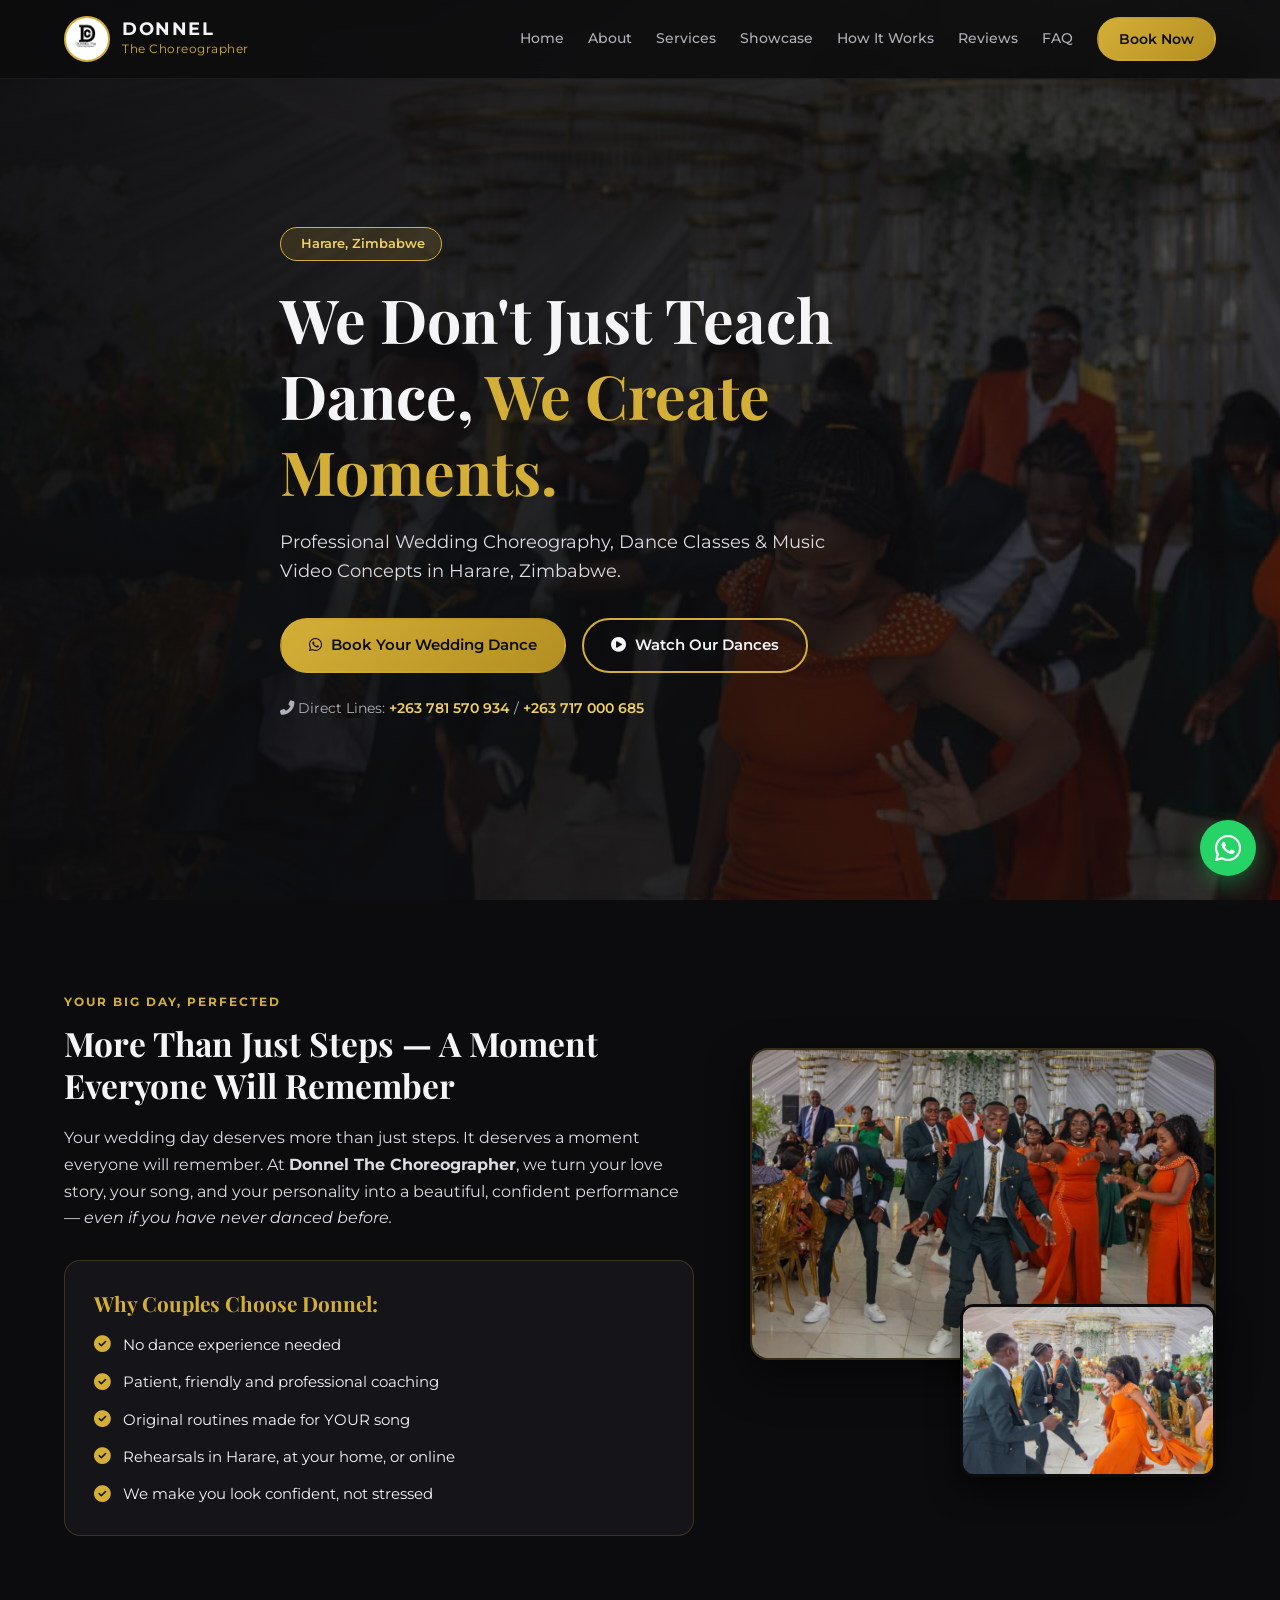
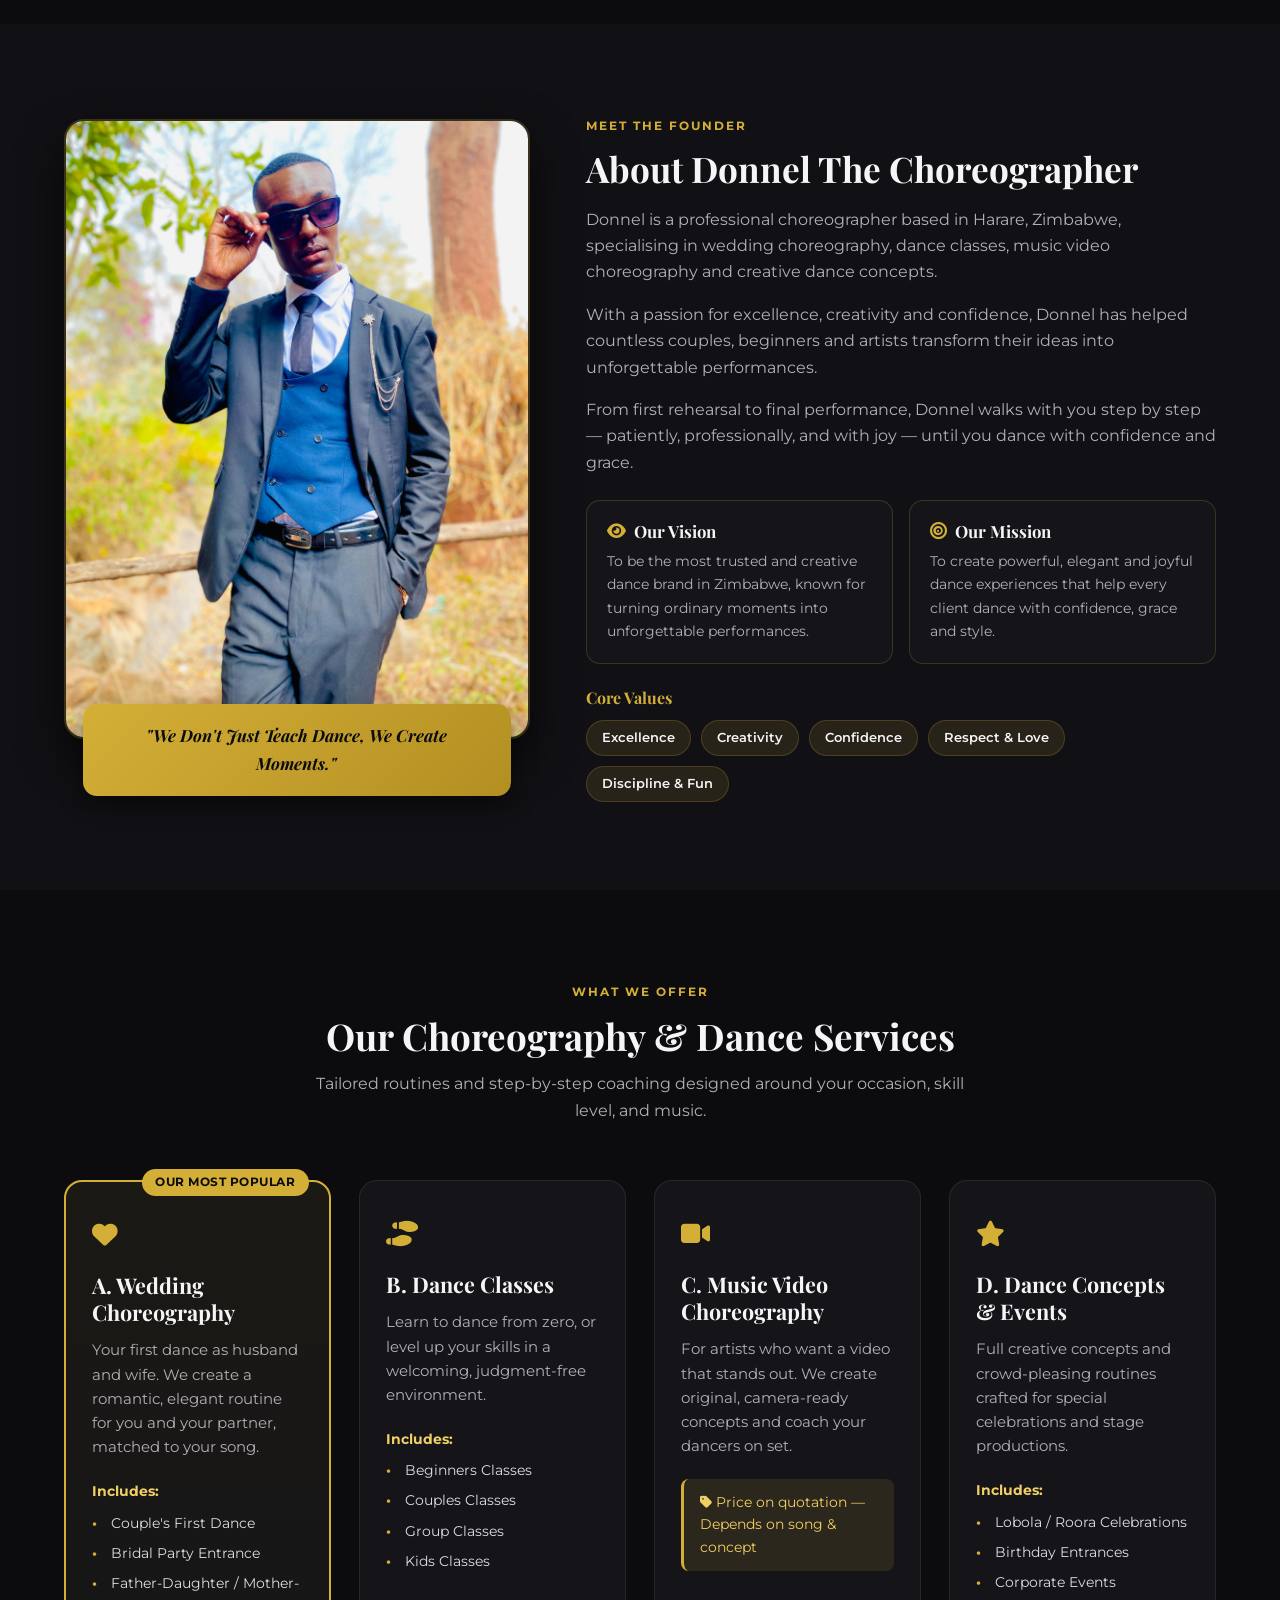
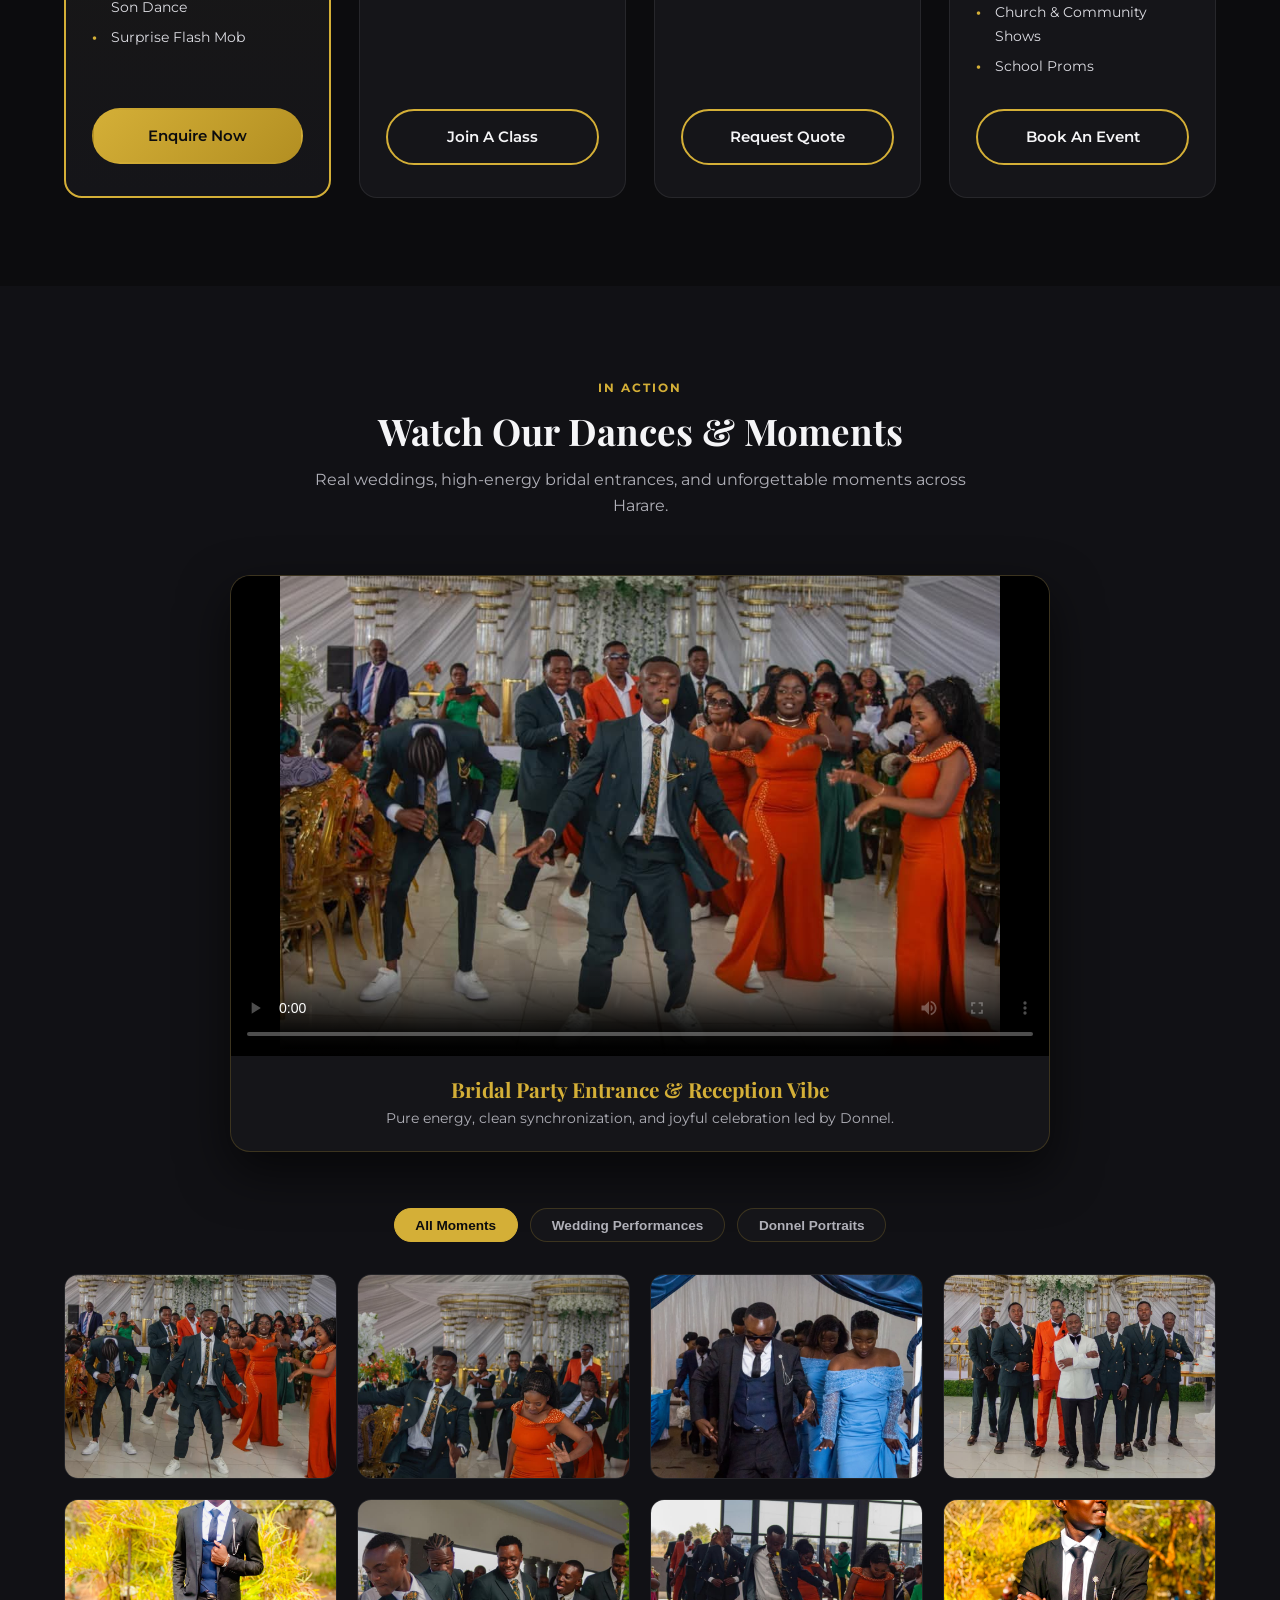
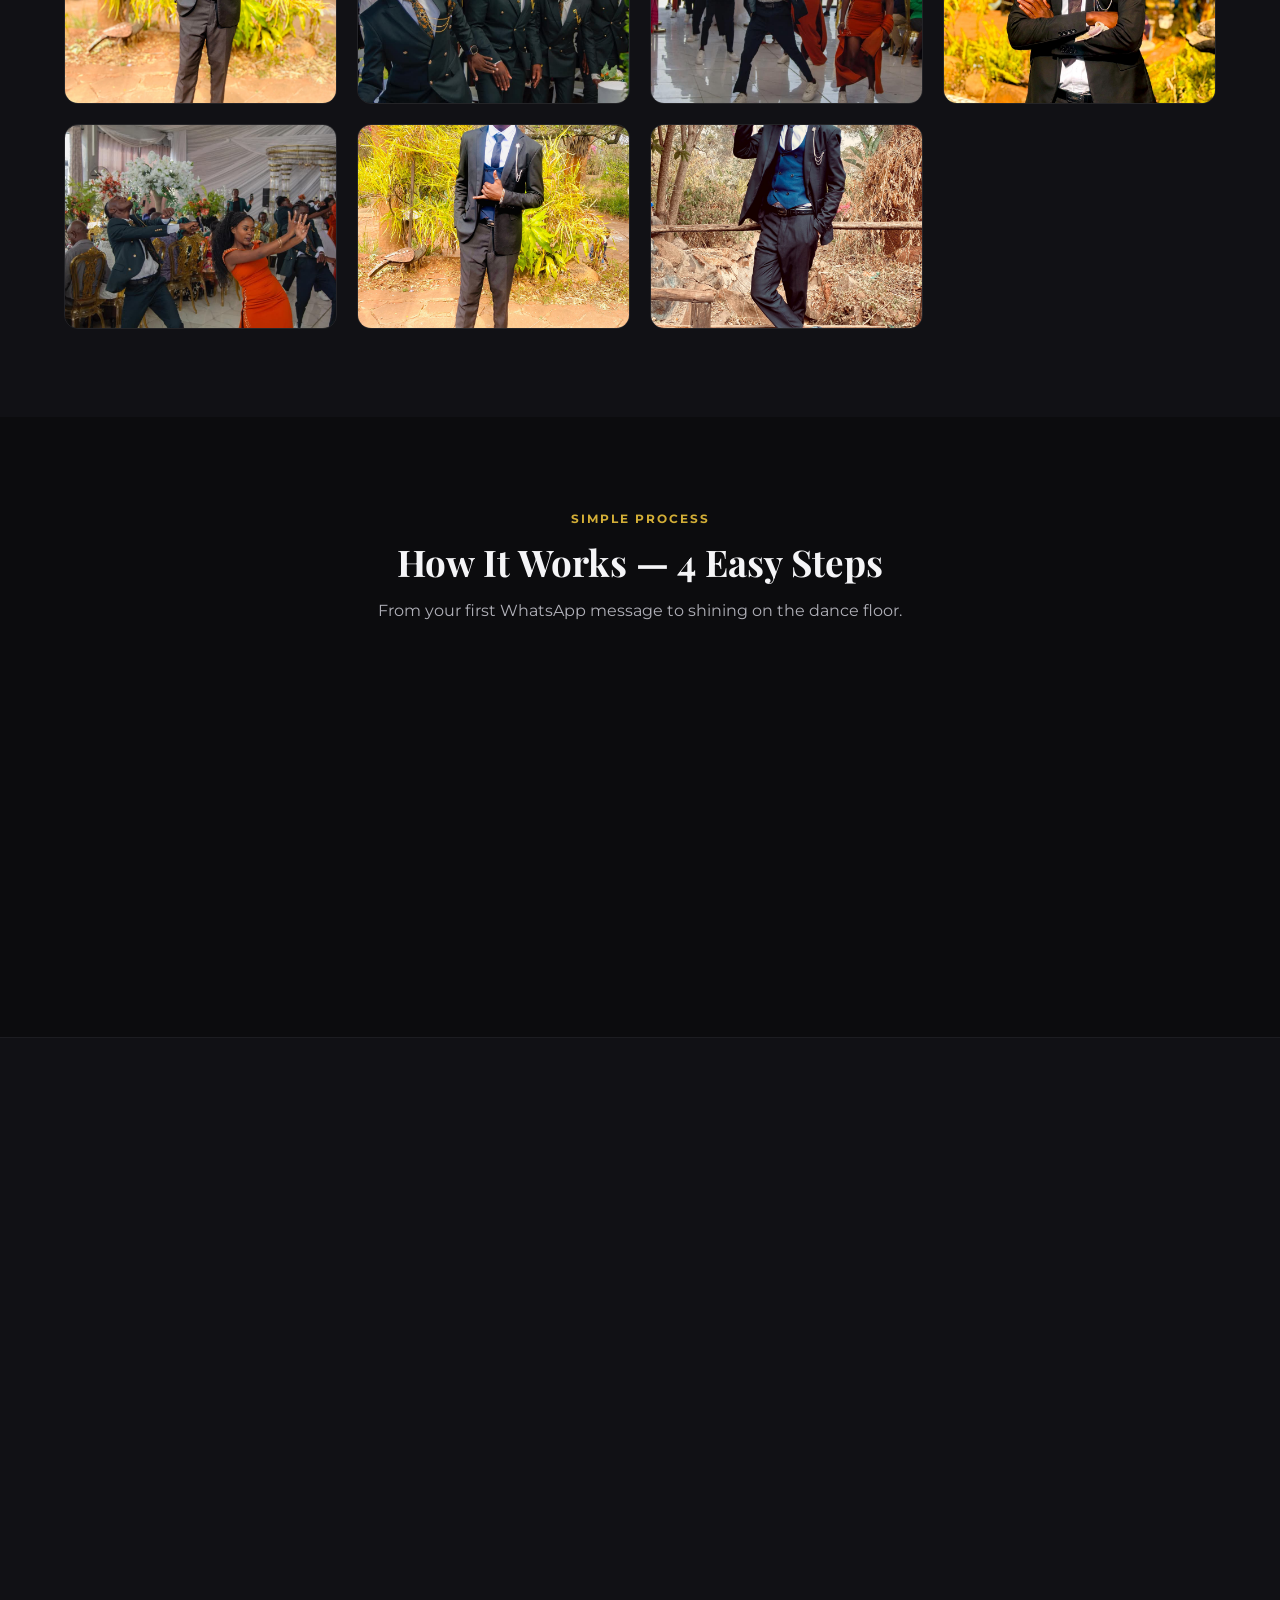
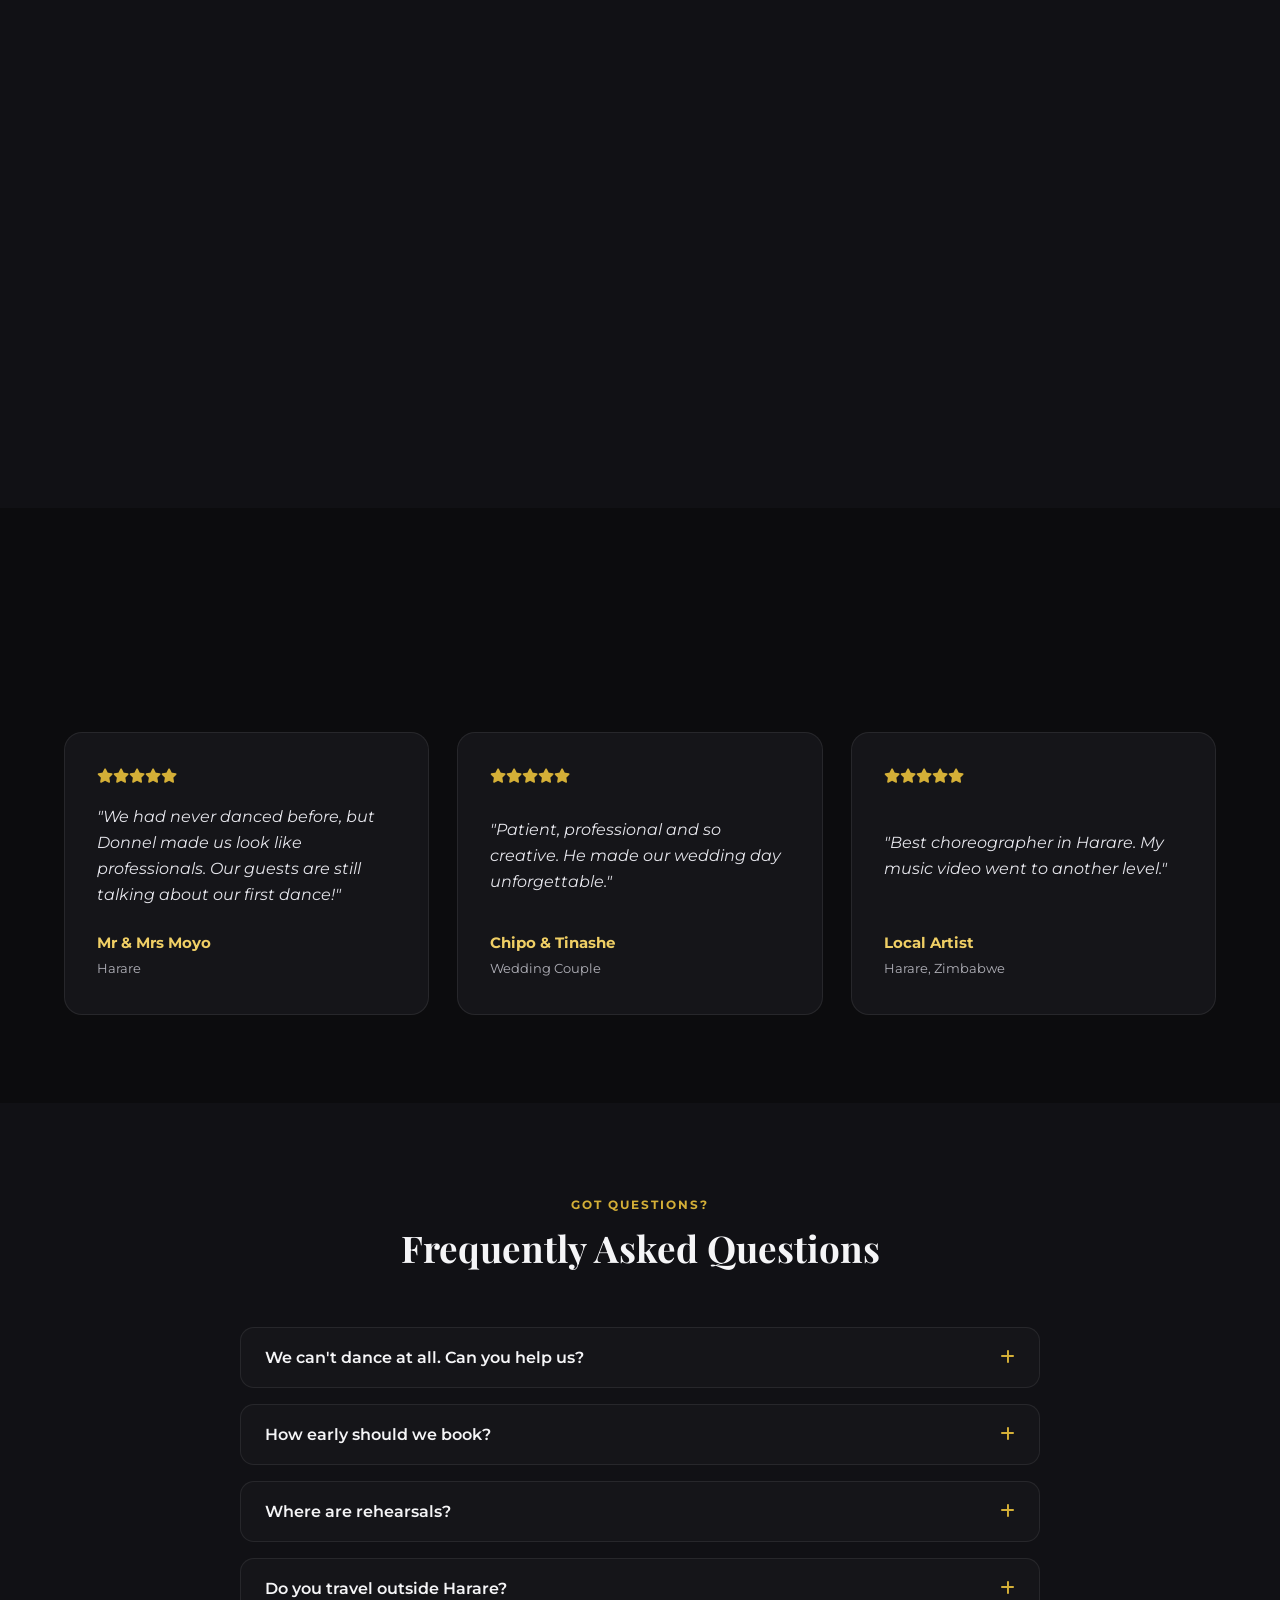
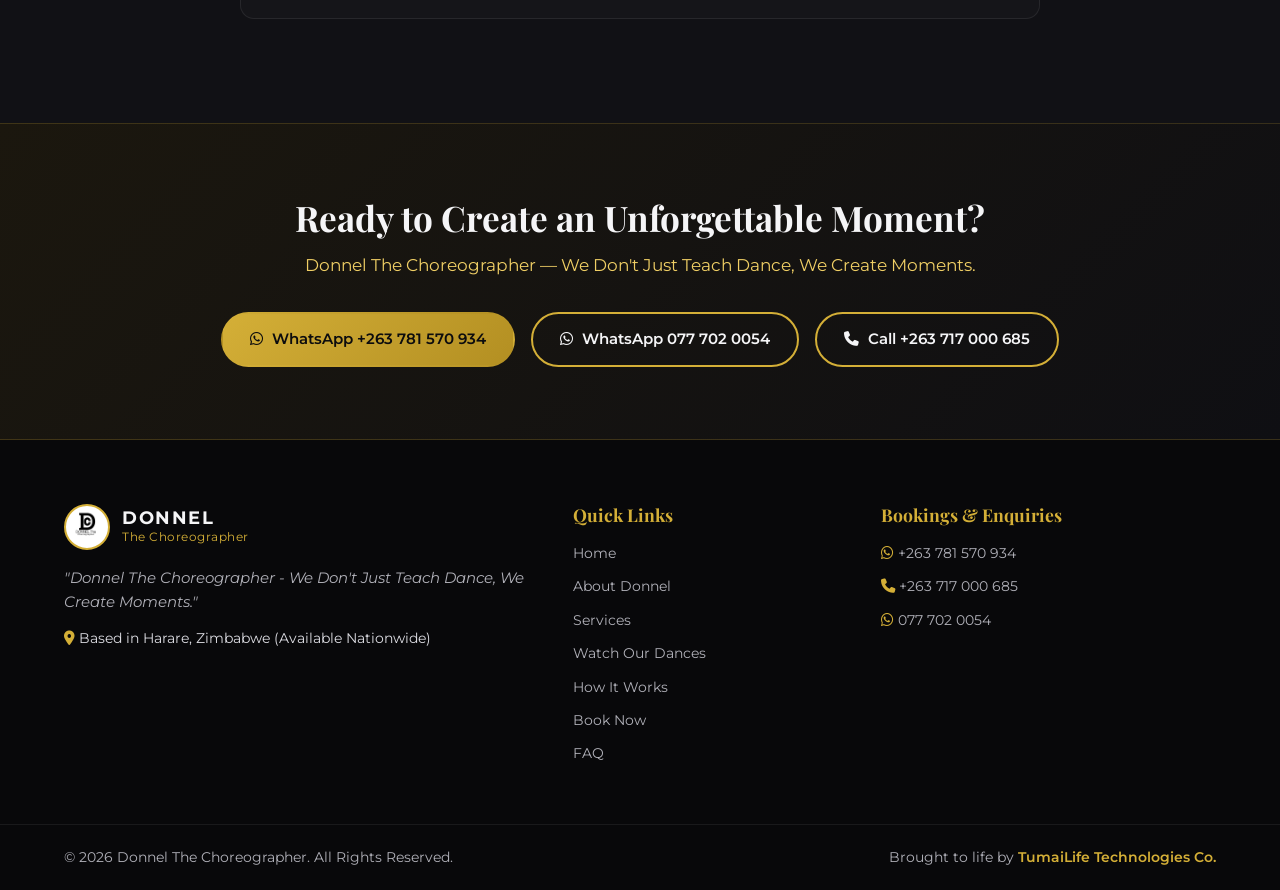
==== commit 564a79b6: "Added an interactive WhatsApp booking form to the website, allowing users to easily schedule appoint" ====
--- a/index.html
+++ b/index.html
@@ -41,7 +41,7 @@
         <a href="#how-it-works">How It Works</a>
         <a href="#testimonials">Reviews</a>
         <a href="#faq">FAQ</a>
-        <a href="https://wa.me/263781570934?text=Hi%20Donnel%2C%20I%20would%20like%20to%20book%20a%20dance%20session!" target="_blank" rel="noopener" class="btn btn-gold nav-cta">Book Now</a>
+        <a href="#book" class="btn btn-gold nav-cta">Book Now</a>
       </nav>
 
       <button class="menu-toggle" id="menu-toggle" aria-label="Toggle Menu">
@@ -59,7 +59,7 @@
       <p class="hero-sub">Professional Wedding Choreography, Dance Classes &amp; Music Video Concepts in Harare, Zimbabwe.</p>
 
       <div class="hero-buttons">
-        <a href="https://wa.me/263781570934?text=Hi%20Donnel%2C%20I%20want%20to%20book%20our%20wedding%20dance!" target="_blank" rel="noopener" class="btn btn-gold">
+        <a href="#book" class="btn btn-gold">
           <i class="fab fa-whatsapp"></i> Book Your Wedding Dance
         </a>
         <a href="#showcase" class="btn btn-outline">
@@ -170,7 +170,7 @@
         <!-- Service A -->
         <div class="service-card popular reveal">
           <div class="popular-ribbon">Our Most Popular</div>
-          <div class="service-icon"><i class="fas fa-rings-wedding"></i><i class="fas fa-heart"></i></div>
+          <div class="service-icon"><i class="fas fa-heart"></i></div>
           <h3>A. Wedding Choreography</h3>
           <p>Your first dance as husband and wife. We create a romantic, elegant routine for you and your partner, matched to your song.</p>
           <div class="service-includes">
@@ -182,7 +182,7 @@
               <li>Surprise Flash Mob</li>
             </ul>
           </div>
-          <a href="https://wa.me/263781570934?text=Hi%20Donnel%2C%20I'd%20like%20to%20enquire%20about%20Wedding%20Choreography!" target="_blank" rel="noopener" class="btn btn-gold btn-full">Enquire Now</a>
+          <a href="#book" data-service="Wedding Choreography" class="btn btn-gold btn-full select-service-btn">Enquire Now</a>
         </div>
 
         <!-- Service B -->
@@ -199,7 +199,7 @@
               <li>Kids Classes</li>
             </ul>
           </div>
-          <a href="https://wa.me/263781570934?text=Hi%20Donnel%2C%20I'm%20interested%20in%20joining%20Dance%20Classes!" target="_blank" rel="noopener" class="btn btn-outline btn-full">Join A Class</a>
+          <a href="#book" data-service="Dance Classes" class="btn btn-outline btn-full select-service-btn">Join A Class</a>
         </div>
 
         <!-- Service C -->
@@ -210,7 +210,7 @@
           <div class="pricing-tag">
             <i class="fas fa-tag"></i> Price on quotation — Depends on song &amp; concept
           </div>
-          <a href="https://wa.me/263781570934?text=Hi%20Donnel%2C%20I%20need%20a%20quote%20for%20Music%20Video%20Choreography!" target="_blank" rel="noopener" class="btn btn-outline btn-full">Request Quote</a>
+          <a href="#book" data-service="Music Video Choreography" class="btn btn-outline btn-full select-service-btn">Request Quote</a>
         </div>
 
         <!-- Service D -->
@@ -228,7 +228,7 @@
               <li>School Proms</li>
             </ul>
           </div>
-          <a href="https://wa.me/263781570934?text=Hi%20Donnel%2C%20I'd%20like%20to%20book%20choreography%20for%20an%20event!" target="_blank" rel="noopener" class="btn btn-outline btn-full">Book An Event</a>
+          <a href="#book" data-service="Dance Concepts & Events" class="btn btn-outline btn-full select-service-btn">Book An Event</a>
         </div>
       </div>
     </div>
@@ -316,7 +316,7 @@
         <div class="step-card reveal">
           <div class="step-number">01</div>
           <h3>Book</h3>
-          <p>WhatsApp <a href="https://wa.me/263777020054" target="_blank" rel="noopener" class="text-gold">077 702 0054</a>, tell us your wedding date and song.</p>
+          <p>WhatsApp <a href="https://wa.me/263777020054" target="_blank" rel="noopener" class="text-gold">077 702 0054</a> or use our quick booking form below with your date and song.</p>
         </div>
 
         <div class="step-card reveal">
@@ -336,6 +336,102 @@
           <h3>Perform</h3>
           <p>You shine on your big day, and your guests go crazy!</p>
         </div>
+      </div>
+    </div>
+  </section>
+
+  <!-- INTERACTIVE WHATSAPP BOOKING FORM -->
+  <section id="book" class="booking-section">
+    <div class="container">
+      <div class="section-header reveal">
+        <span class="section-tag">Instant Booking</span>
+        <h2>Plan Your Dance Session</h2>
+        <p>Fill in your details below and launch a pre-filled WhatsApp message straight to Donnel.</p>
+      </div>
+
+      <div class="booking-wrapper reveal">
+        <form id="whatsapp-booking-form" class="booking-form">
+          <div class="form-grid">
+            <!-- Name -->
+            <div class="form-group">
+              <label for="client-name"><i class="fas fa-user text-gold"></i> Your Name(s) *</label>
+              <input type="text" id="client-name" placeholder="e.g. Tendai & Rudo" required />
+            </div>
+
+            <!-- Service Selection -->
+            <div class="form-group">
+              <label for="service-type"><i class="fas fa-list-check text-gold"></i> Service Needed *</label>
+              <select id="service-type" required>
+                <option value="Wedding Choreography">Wedding Choreography (First Dance / Bridal Party)</option>
+                <option value="Dance Classes">Dance Classes (Beginners / Couples / Group / Kids)</option>
+                <option value="Music Video Choreography">Music Video Choreography</option>
+                <option value="Dance Concepts & Events">Dance Concepts &amp; Events (Lobola, Birthday, Corporate, Prom)</option>
+              </select>
+            </div>
+
+            <!-- Event / Target Date -->
+            <div class="form-group">
+              <label for="event-date"><i class="fas fa-calendar-alt text-gold"></i> Wedding / Event Date *</label>
+              <input type="date" id="event-date" required />
+            </div>
+
+            <!-- Rehearsal Preference -->
+            <div class="form-group">
+              <label for="rehearsal-location"><i class="fas fa-map-pin text-gold"></i> Preferred Rehearsal Option</label>
+              <select id="rehearsal-location">
+                <option value="In Harare (Studio / Venue)">In Harare</option>
+                <option value="At Our Home">At Our Home</option>
+                <option value="Online via Video Call">Online via Video Call</option>
+                <option value="Outside Harare (Transport Arranged)">Outside Harare (Transport Arranged)</option>
+              </select>
+            </div>
+
+            <!-- Song Choice with Autocomplete Suggestions -->
+            <div class="form-group full-width">
+              <label for="song-choice"><i class="fas fa-music text-gold"></i> Song Title, Artist, or Link (Optional)</label>
+              <input
+                type="text"
+                id="song-choice"
+                list="popular-songs"
+                placeholder="Type your song name, paste a YouTube/Spotify link, or pick a suggestion..."
+              />
+              <datalist id="popular-songs">
+                <option value="Jah Prayzah - Goto"></option>
+                <option value="Jah Prayzah - Sadza Nemuriwo"></option>
+                <option value="Winky D - MuGarden ft. Gemma Griffiths"></option>
+                <option value="Takura - Zino Irema"></option>
+                <option value="Tamy Moyo - Kwandinobva"></option>
+                <option value="Nox - My Melody"></option>
+                <option value="Ed Sheeran - Perfect"></option>
+                <option value="John Legend - All of Me"></option>
+                <option value="Banky W - Made for You"></option>
+                <option value="Davido - Assurance"></option>
+                <option value="Sinach - Way Maker"></option>
+                <option value="Benjamin Dube - Yiwo Lawa Amandla"></option>
+                <option value="Not decided yet — need Donnel's recommendation"></option>
+              </datalist>
+            </div>
+
+            <!-- Preferred WhatsApp Line -->
+            <div class="form-group full-width">
+              <label for="whatsapp-line"><i class="fab fa-whatsapp text-gold"></i> Send Booking To</label>
+              <select id="whatsapp-line">
+                <option value="263781570934">Main Booking Line (+263 781 570 934)</option>
+                <option value="263777020054">Wedding Desk (077 702 0054)</option>
+              </select>
+            </div>
+
+            <!-- Extra Notes -->
+            <div class="form-group full-width">
+              <label for="extra-notes"><i class="fas fa-comment-dots text-gold"></i> Tell Us About Your Vision (Optional)</label>
+              <textarea id="extra-notes" rows="3" placeholder="e.g. We have never danced before, number of people in bridal party, or special surprise ideas..."></textarea>
+            </div>
+          </div>
+
+          <button type="submit" class="btn btn-gold btn-full submit-booking-btn">
+            <i class="fab fa-whatsapp"></i> Send Booking Details via WhatsApp
+          </button>
+        </form>
       </div>
     </div>
   </section>
@@ -479,6 +575,7 @@
           <li><a href="#services">Services</a></li>
           <li><a href="#showcase">Watch Our Dances</a></li>
           <li><a href="#how-it-works">How It Works</a></li>
+          <li><a href="#book">Book Now</a></li>
           <li><a href="#faq">FAQ</a></li>
         </ul>
       </div>
--- a/style.css
+++ b/style.css
@@ -734,11 +734,88 @@
 }
 
 /* =========================================
+   INTERACTIVE WHATSAPP BOOKING FORM
+========================================= */
+.booking-section {
+  padding: 5.5rem 0;
+  background: var(--bg-alt);
+  border-top: 1px solid rgba(255, 255, 255, 0.05);
+}
+
+.booking-wrapper {
+  max-width: 780px;
+  margin: 0 auto;
+  background: var(--bg-card);
+  border: 1px solid var(--border-subtle);
+  border-radius: 20px;
+  padding: 2.5rem;
+  box-shadow: 0 20px 45px rgba(0, 0, 0, 0.55);
+}
+
+.form-grid {
+  display: grid;
+  grid-template-columns: 1fr 1fr;
+  gap: 1.35rem;
+  margin-bottom: 1.75rem;
+}
+
+.form-group {
+  display: flex;
+  flex-direction: column;
+  gap: 0.5rem;
+}
+
+.form-group.full-width {
+  grid-column: 1 / -1;
+}
+
+.form-group label {
+  font-size: 0.88rem;
+  font-weight: 600;
+  color: #e4e4ea;
+  display: flex;
+  align-items: center;
+  gap: 0.45rem;
+}
+
+.form-group input,
+.form-group select,
+.form-group textarea {
+  width: 100%;
+  background: #0d0d10;
+  border: 1px solid rgba(255, 255, 255, 0.14);
+  border-radius: 12px;
+  padding: 0.85rem 1rem;
+  color: var(--text-main);
+  font-family: 'Montserrat', sans-serif;
+  font-size: 0.94rem;
+  transition: var(--transition);
+}
+
+.form-group input:focus,
+.form-group select:focus,
+.form-group textarea:focus {
+  outline: none;
+  border-color: var(--gold);
+  box-shadow: 0 0 0 3px rgba(212, 175, 55, 0.18);
+}
+
+.form-group input[type="date"]::-webkit-calendar-picker-indicator {
+  filter: invert(1);
+  cursor: pointer;
+}
+
+.submit-booking-btn {
+  font-size: 1rem;
+  padding: 1rem 1.8rem;
+}
+
+/* =========================================
    TESTIMONIALS
 ========================================= */
 .testimonials-section {
   padding: 5.5rem 0;
-  background: var(--bg-alt);
+  background: var(--bg-dark);
 }
 
 .testimonials-grid {
@@ -786,7 +863,7 @@
 ========================================= */
 .faq-section {
   padding: 5.5rem 0;
-  background: var(--bg-dark);
+  background: var(--bg-alt);
 }
 
 .faq-container {
@@ -1049,6 +1126,14 @@
     right: 0;
   }
 
+  .form-grid {
+    grid-template-columns: 1fr;
+  }
+
+  .booking-wrapper {
+    padding: 1.6rem;
+  }
+
   .bottom-flex {
     flex-direction: column;
     text-align: center;
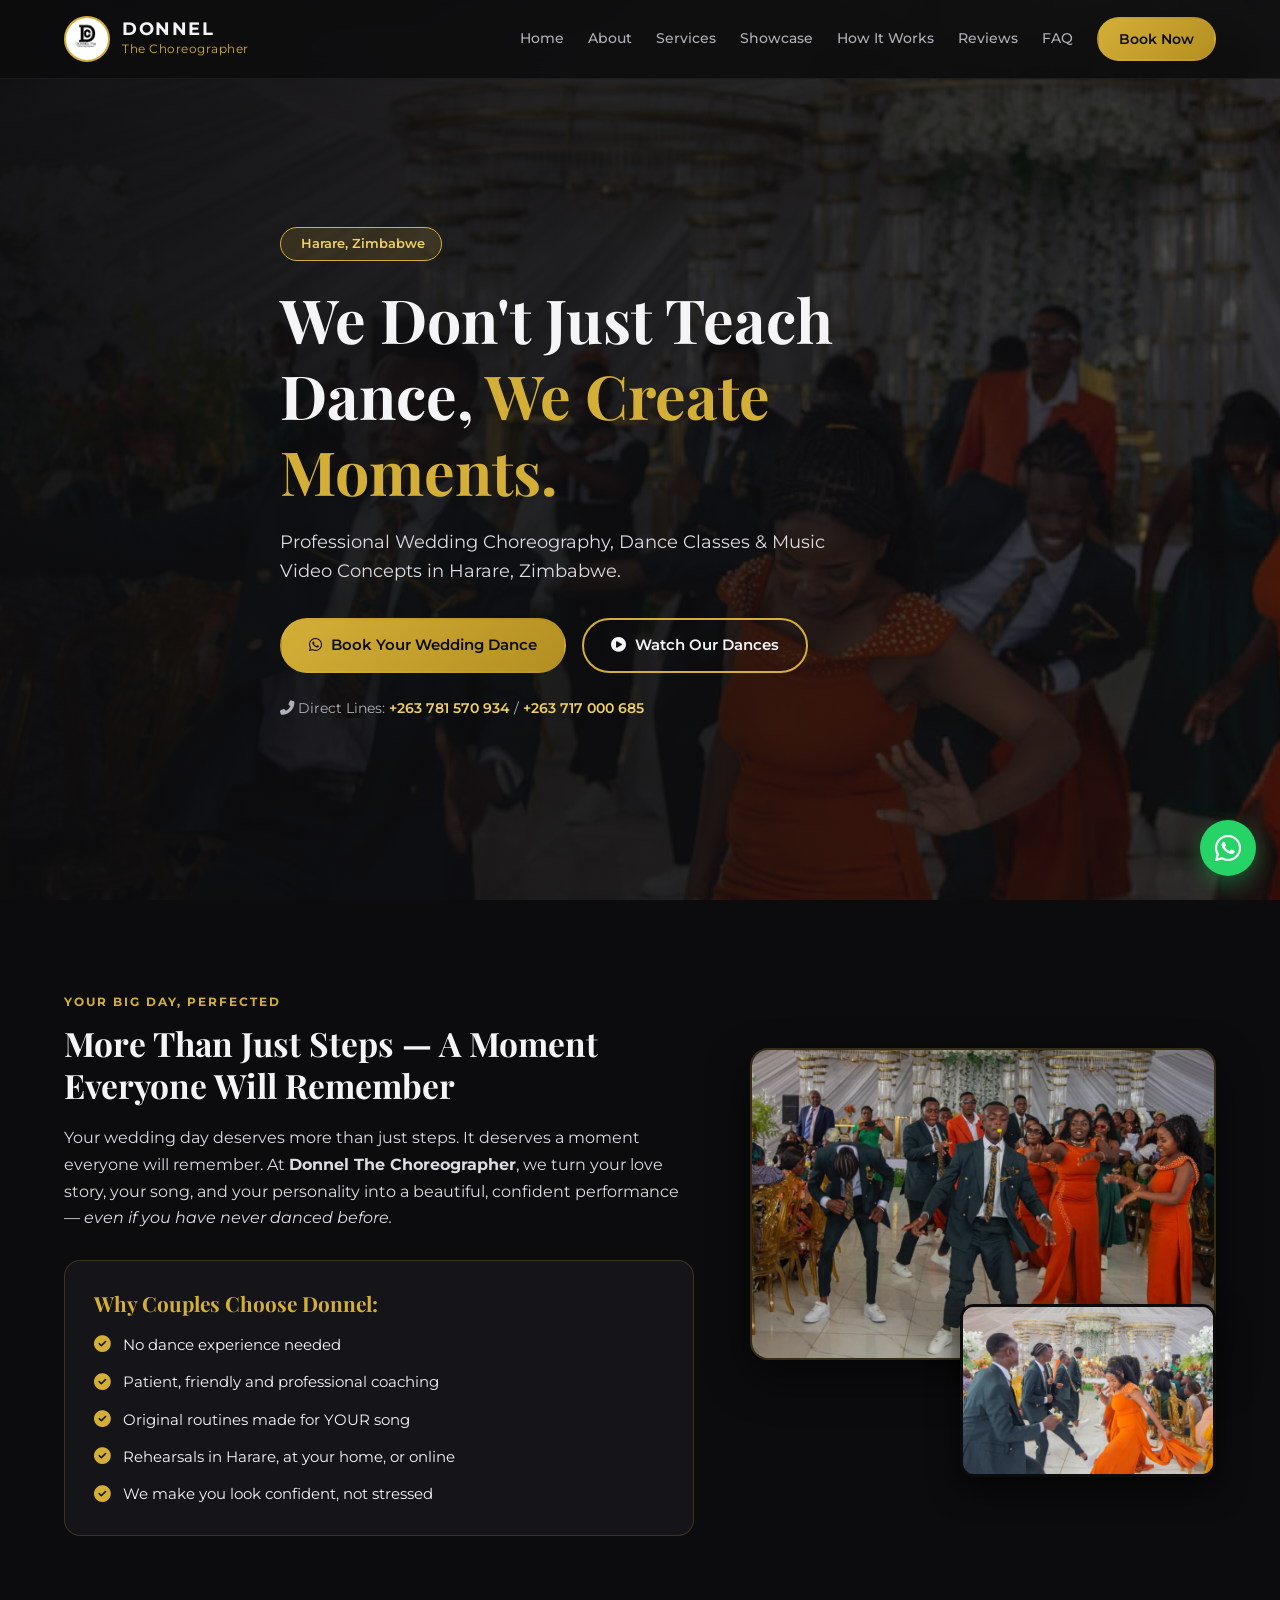
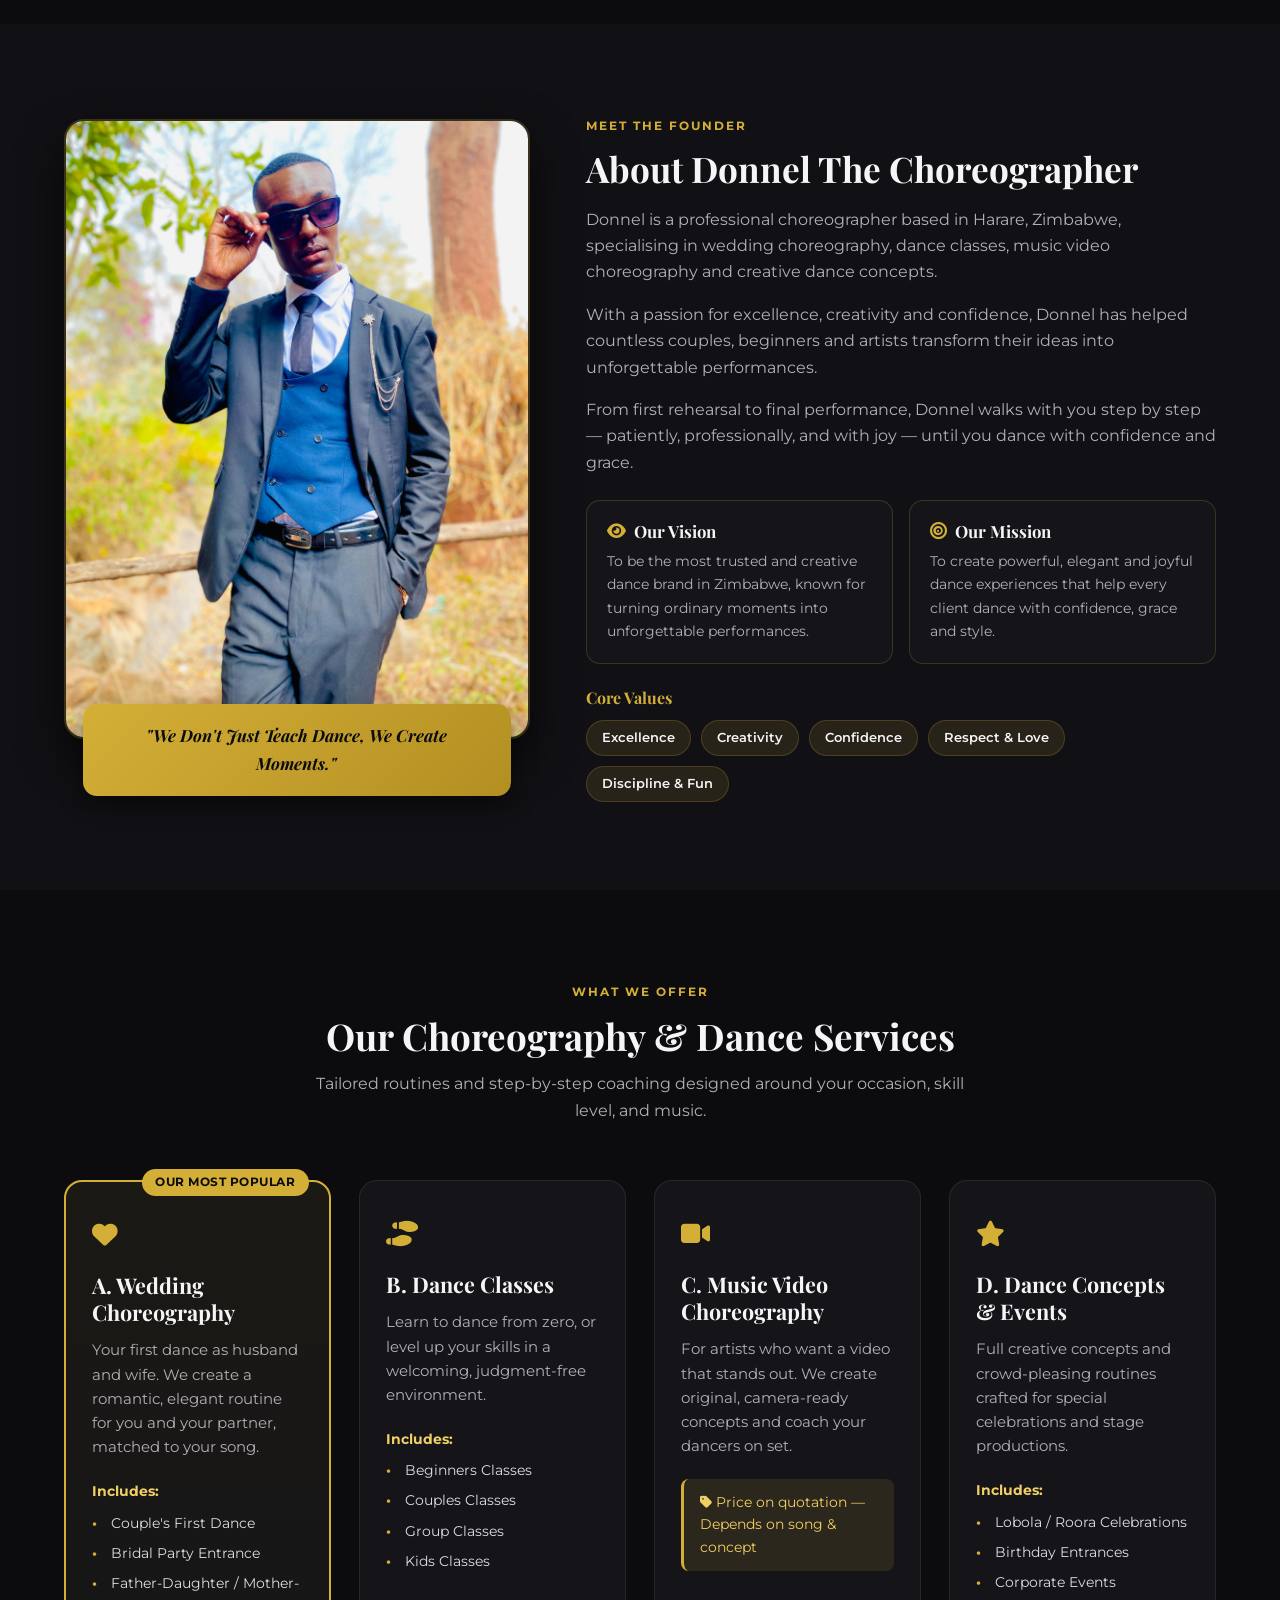
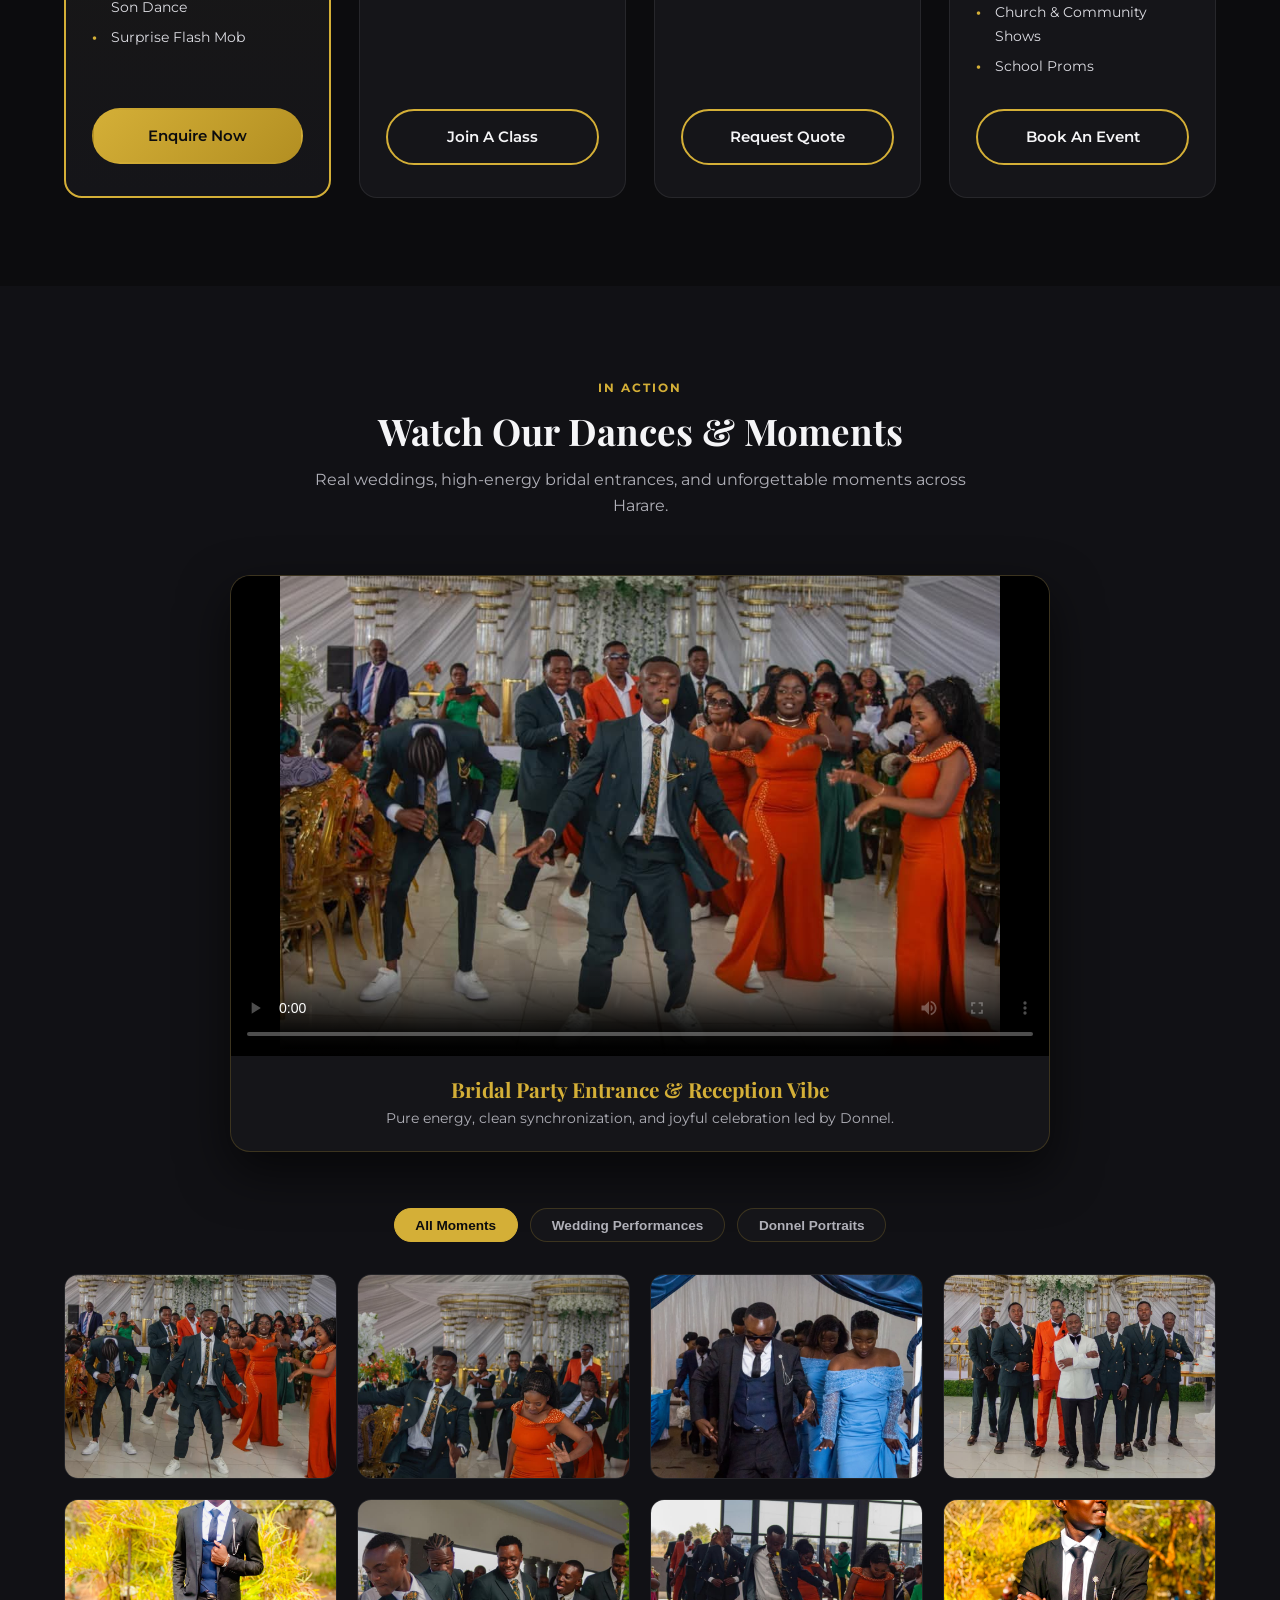
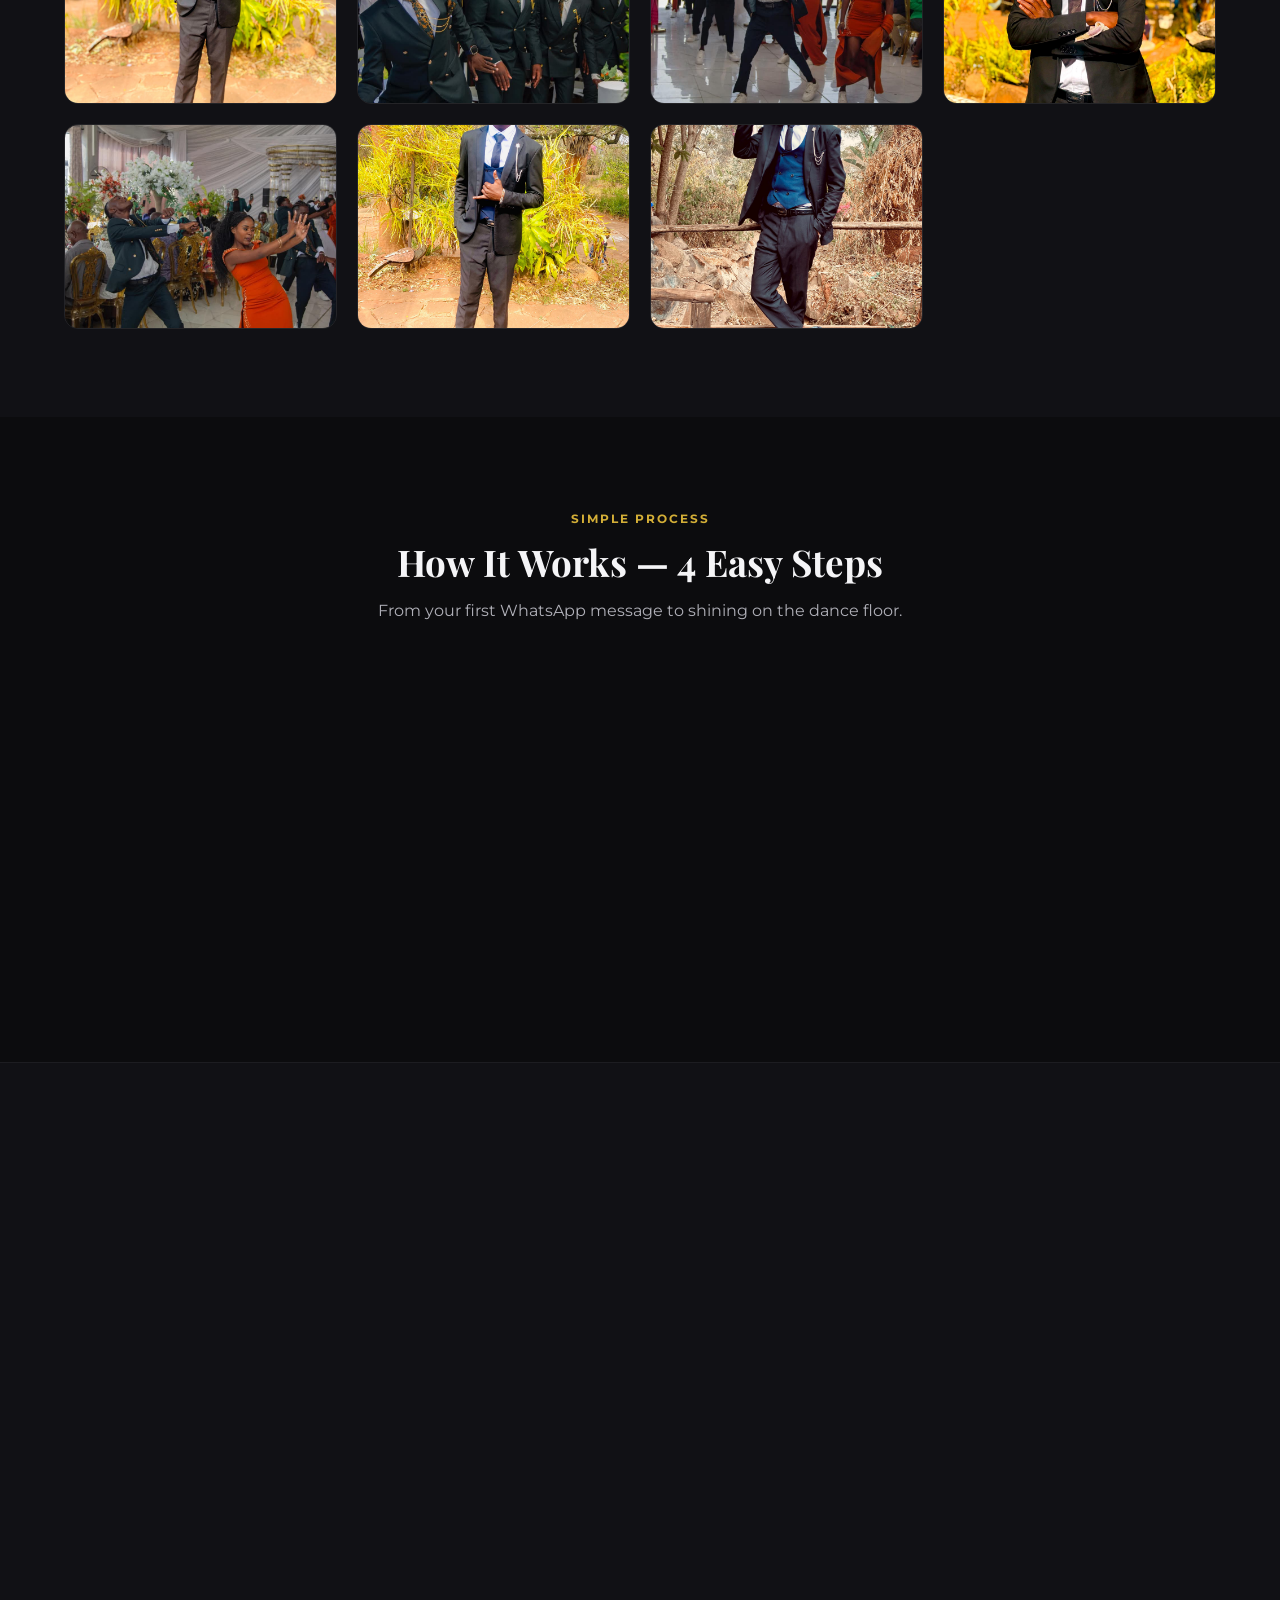
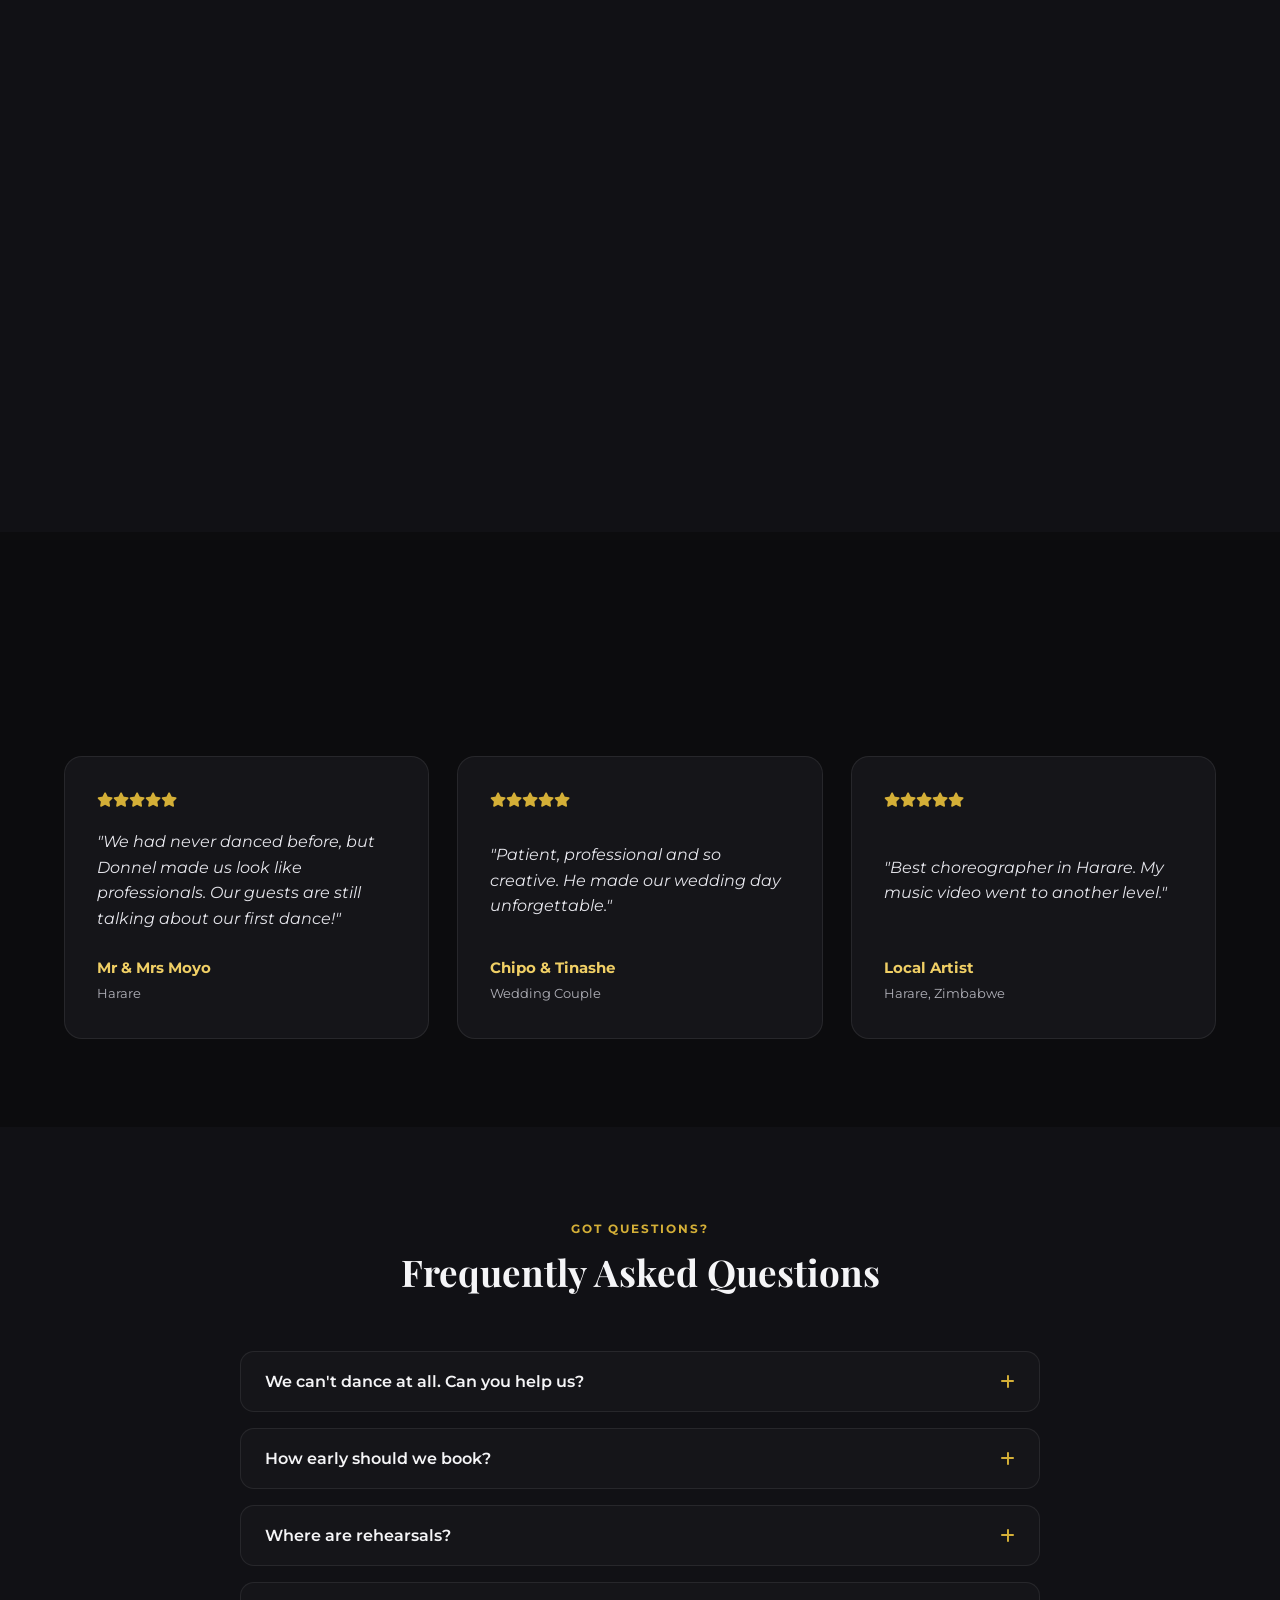
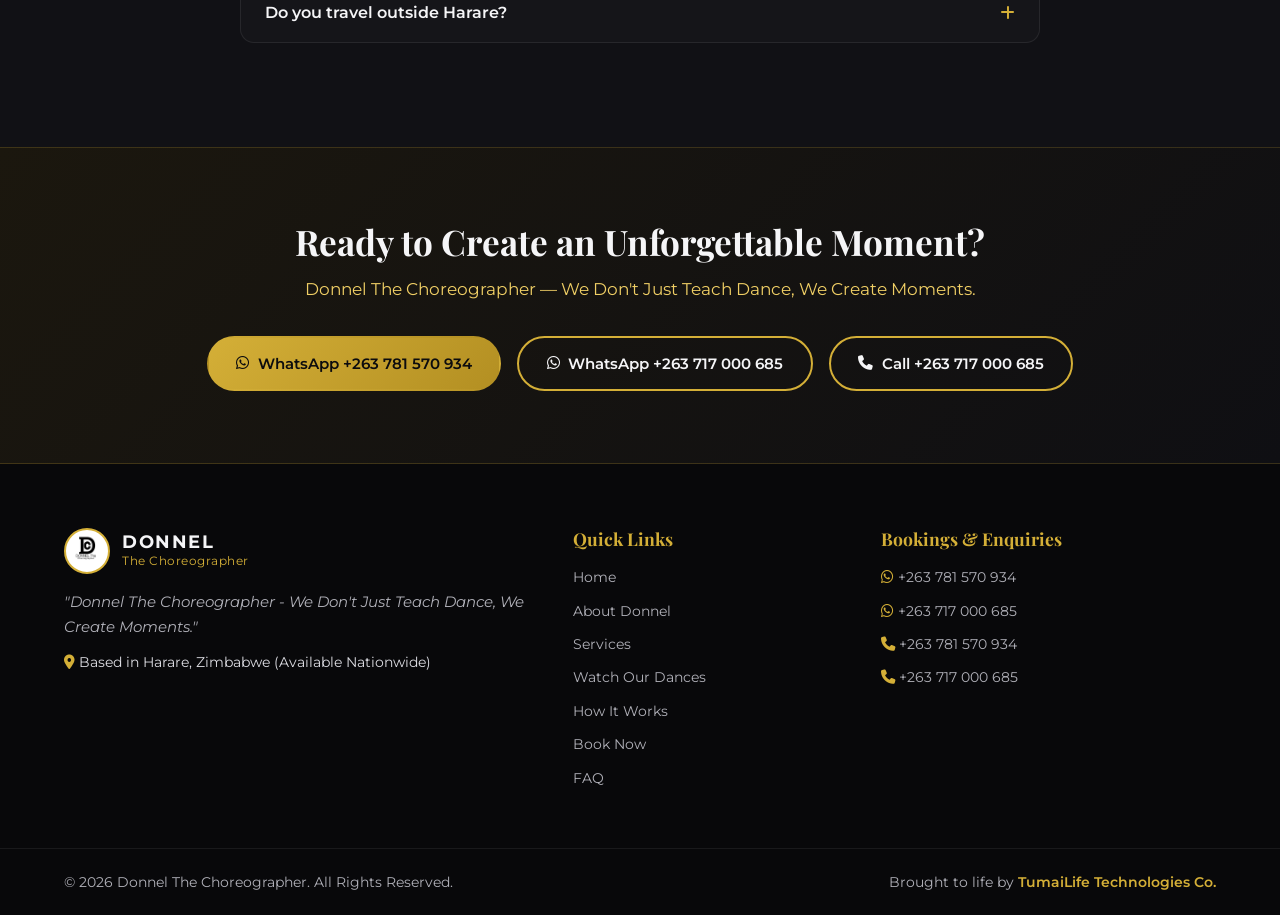
==== commit 79d97ed2: "Updated the contact numbers" ====
--- a/index.html
+++ b/index.html
@@ -316,7 +316,7 @@
         <div class="step-card reveal">
           <div class="step-number">01</div>
           <h3>Book</h3>
-          <p>WhatsApp <a href="https://wa.me/263777020054" target="_blank" rel="noopener" class="text-gold">077 702 0054</a> or use our quick booking form below with your date and song.</p>
+          <p>WhatsApp <a href="https://wa.me/263781570934" target="_blank" rel="noopener" class="text-gold">+263 781 570 934</a> or <a href="https://wa.me/263717000685" target="_blank" rel="noopener" class="text-gold">+263 717 000 685</a>, or use our quick booking form below with your date and song.</p>
         </div>
 
         <div class="step-card reveal">
@@ -416,8 +416,8 @@
             <div class="form-group full-width">
               <label for="whatsapp-line"><i class="fab fa-whatsapp text-gold"></i> Send Booking To</label>
               <select id="whatsapp-line">
-                <option value="263781570934">Main Booking Line (+263 781 570 934)</option>
-                <option value="263777020054">Wedding Desk (077 702 0054)</option>
+                <option value="263781570934">Line 1 (+263 781 570 934)</option>
+                <option value="263717000685">Line 2 (+263 717 000 685)</option>
               </select>
             </div>
 
@@ -542,8 +542,8 @@
         <a href="https://wa.me/263781570934?text=Hi%20Donnel%2C%20I'd%20like%20to%20book%20a%20choreography%20session!" target="_blank" rel="noopener" class="btn btn-gold">
           <i class="fab fa-whatsapp"></i> WhatsApp +263 781 570 934
         </a>
-        <a href="https://wa.me/263777020054?text=Hi%20Donnel%2C%20I'd%20like%20to%20book%20our%20wedding%20dance!" target="_blank" rel="noopener" class="btn btn-outline">
-          <i class="fab fa-whatsapp"></i> WhatsApp 077 702 0054
+        <a href="https://wa.me/263717000685?text=Hi%20Donnel%2C%20I'd%20like%20to%20book%20a%20choreography%20session!" target="_blank" rel="noopener" class="btn btn-outline">
+          <i class="fab fa-whatsapp"></i> WhatsApp +263 717 000 685
         </a>
         <a href="tel:+263717000685" class="btn btn-outline">
           <i class="fas fa-phone"></i> Call +263 717 000 685
@@ -584,8 +584,9 @@
         <h4>Bookings &amp; Enquiries</h4>
         <ul>
           <li><a href="https://wa.me/263781570934" target="_blank" rel="noopener"><i class="fab fa-whatsapp text-gold"></i> +263 781 570 934</a></li>
+          <li><a href="https://wa.me/263717000685" target="_blank" rel="noopener"><i class="fab fa-whatsapp text-gold"></i> +263 717 000 685</a></li>
+          <li><a href="tel:+263781570934"><i class="fas fa-phone text-gold"></i> +263 781 570 934</a></li>
           <li><a href="tel:+263717000685"><i class="fas fa-phone text-gold"></i> +263 717 000 685</a></li>
-          <li><a href="https://wa.me/263777020054" target="_blank" rel="noopener"><i class="fab fa-whatsapp text-gold"></i> 077 702 0054</a></li>
         </ul>
       </div>
     </div>
